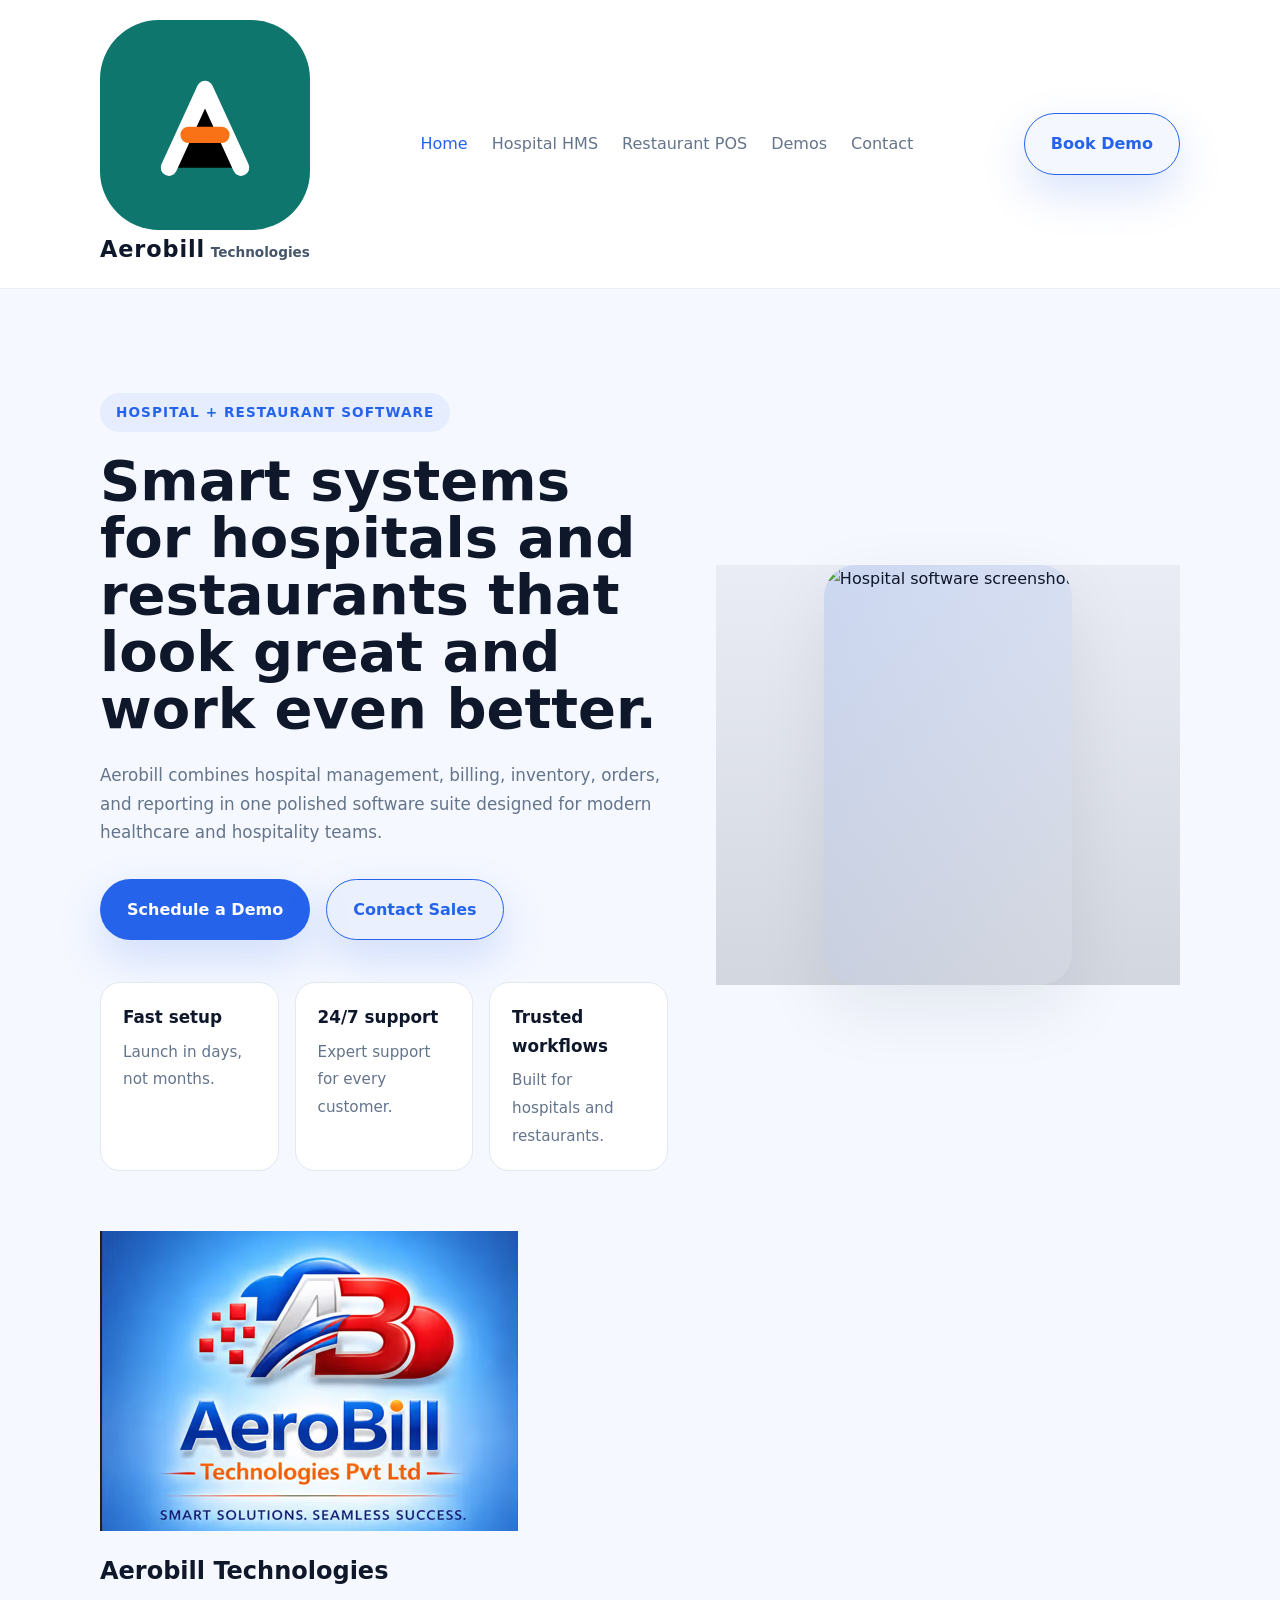
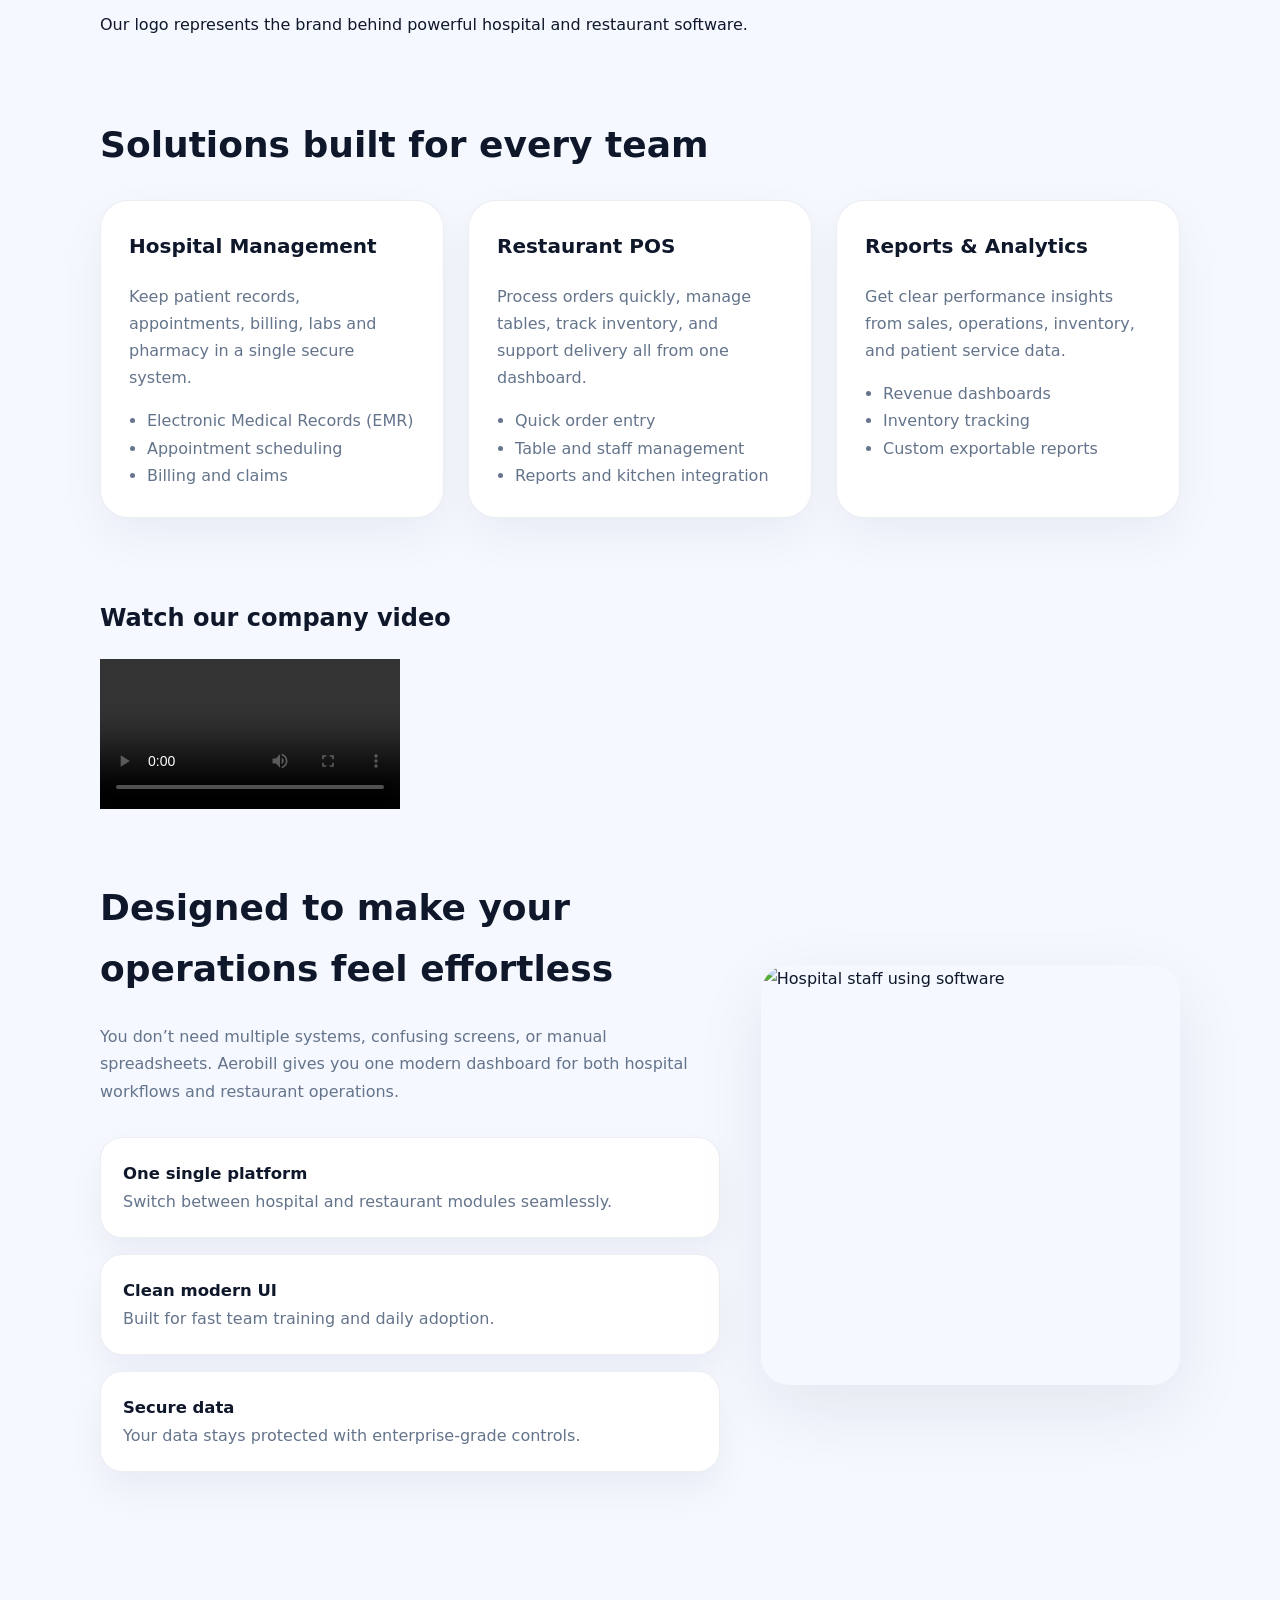
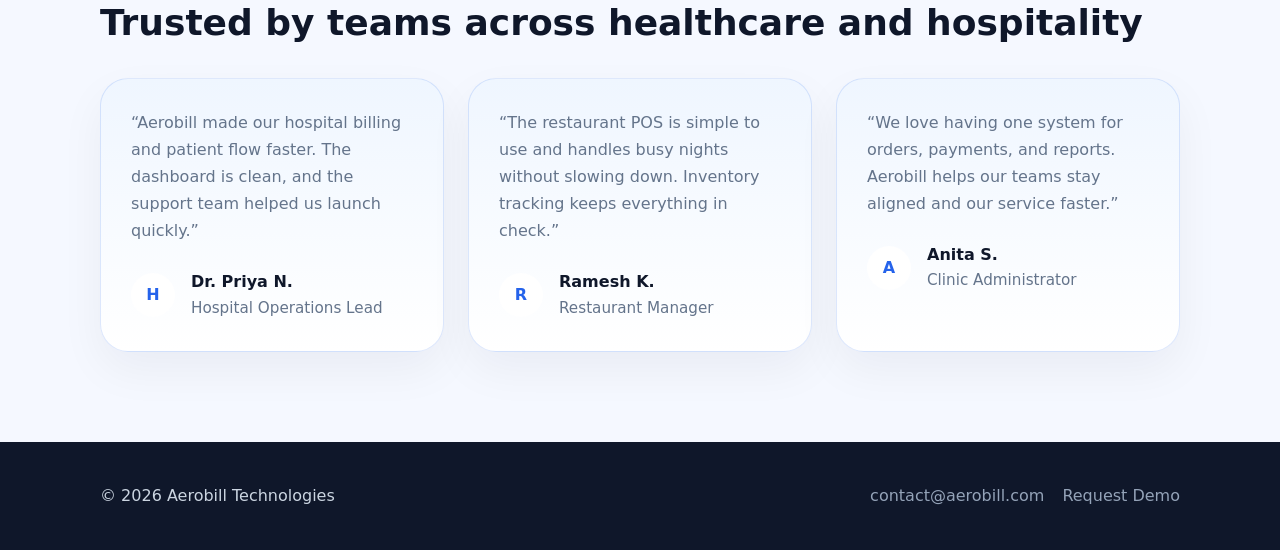
==== website/index.html @ 02312590 "Revert logo to SVG and update website/ headers to SVG" ====
<!doctype html>
<html lang="en">
<head>
  <meta charset="utf-8">
  <meta name="viewport" content="width=device-width,initial-scale=1">
  <title>Aerobill Technologies</title>
  <link rel="stylesheet" href="css/style.css">
</head>
<body>
  <header class="site-header">
    <div class="container">
      <a class="brand" href="index.html">
        <img src="https://nitinramachandrappa-creator.github.io/Aerobill-Technologies/images/aerobill-logo.svg" alt="Aerobill Technologies logo">
        <div>
          <span>Aerobill</span>
          <small>Technologies</small>
        </div>
      </a>
      <nav class="nav-links">
        <a class="nav-link active" href="index.html">Home</a>
        <a class="nav-link" href="hospitals.html">Hospital HMS</a>
        <a class="nav-link" href="restaurants.html">Restaurant POS</a>
        <a class="nav-link" href="demos.html">Demos</a>
        <a class="nav-link" href="contact.html">Contact</a>
      </nav>
      <a class="btn btn-outline" href="demos.html">Book Demo</a>
    </div>
  </header>

  <main>
    <section class="hero">
      <div class="container hero-grid">
        <div>
          <p class="eyebrow">Hospital + Restaurant software</p>
          <h1 class="hero-title">Smart systems for hospitals and restaurants that look great and work even better.</h1>
          <p class="hero-copy">Aerobill combines hospital management, billing, inventory, orders, and reporting in one polished software suite designed for modern healthcare and hospitality teams.</p>
          <div class="hero-actions">
            <a class="btn btn-primary" href="demos.html">Schedule a Demo</a>
            <a class="btn btn-outline" href="contact.html">Contact Sales</a>
          </div>
          <div class="hero-stats">
            <div class="stat"><strong>Fast setup</strong><span>Launch in days, not months.</span></div>
            <div class="stat"><strong>24/7 support</strong><span>Expert support for every customer.</span></div>
            <div class="stat"><strong>Trusted workflows</strong><span>Built for hospitals and restaurants.</span></div>
          </div>
        </div>
        <div class="hero-media">
          <div class="hero-panel">
            <img src="https://images.unsplash.com/photo-1580281657521-0df43ff5a9ae?auto=format&fit=crop&w=900&q=80" alt="Hospital software screenshot">
          </div>
        </div>
      </div>
    </section>

    <section class="section-logo container">
      <div class="logo-banner">
        <img src="https://nitinramachandrappa-creator.github.io/Aerobill-Technologies/images/Aerobill%20logo.png" alt="Aerobill Technologies logo">
        <div>
          <h2>Aerobill Technologies</h2>
          <p>Our logo represents the brand behind powerful hospital and restaurant software.</p>
        </div>
      </div>
    </section>

    <section class="section-features container">
      <h2>Solutions built for every team</h2>
      <div class="feature-cards">
        <article class="feature-card">
          <h3>Hospital Management</h3>
          <p>Keep patient records, appointments, billing, labs and pharmacy in a single secure system.</p>
          <ul>
            <li>Electronic Medical Records (EMR)</li>
            <li>Appointment scheduling</li>
            <li>Billing and claims</li>
          </ul>
        </article>
        <article class="feature-card">
          <h3>Restaurant POS</h3>
          <p>Process orders quickly, manage tables, track inventory, and support delivery all from one dashboard.</p>
          <ul>
            <li>Quick order entry</li>
            <li>Table and staff management</li>
            <li>Reports and kitchen integration</li>
          </ul>
        </article>
        <article class="feature-card">
          <h3>Reports & Analytics</h3>
          <p>Get clear performance insights from sales, operations, inventory, and patient service data.</p>
          <ul>
            <li>Revenue dashboards</li>
            <li>Inventory tracking</li>
            <li>Custom exportable reports</li>
          </ul>
        </article>
      </div>
    </section>

    <section class="section-video container">
      <h2>Watch our company video</h2>
      <div class="video-panel">
        <video controls>
          <source src="https://nitinramachandrappa-creator.github.io/Aerobill-Technologies/Videos/Aerobll%20video.mp4" type="video/mp4">
          Your browser does not support the video tag.
        </video>
      </div>
    </section>

    <section class="section-why container">
      <div class="why-grid">
        <div class="why-copy">
          <h2>Designed to make your operations feel effortless</h2>
          <p>You don’t need multiple systems, confusing screens, or manual spreadsheets. Aerobill gives you one modern dashboard for both hospital workflows and restaurant operations.</p>
          <div class="why-list">
            <div class="why-item"><div><strong>One single platform</strong><span>Switch between hospital and restaurant modules seamlessly.</span></div></div>
            <div class="why-item"><div><strong>Clean modern UI</strong><span>Built for fast team training and daily adoption.</span></div></div>
            <div class="why-item"><div><strong>Secure data</strong><span>Your data stays protected with enterprise-grade controls.</span></div></div>
          </div>
        </div>
        <div class="why-visual">
          <img src="https://images.unsplash.com/photo-1551808518-9b08f4282eab?auto=format&fit=crop&w=1200&q=80" alt="Hospital staff using software">
        </div>
      </div>
    </section>

    <section class="section-testimonials container">
      <h2>Trusted by teams across healthcare and hospitality</h2>
      <div class="testimonial-grid">
        <article class="testimonial-card">
          <p>“Aerobill made our hospital billing and patient flow faster. The dashboard is clean, and the support team helped us launch quickly.”</p>
          <div class="testimonial-author"><div class="author-logo">H</div><div><strong class="author-name">Dr. Priya N.</strong><div class="author-role">Hospital Operations Lead</div></div></div>
        </article>
        <article class="testimonial-card">
          <p>“The restaurant POS is simple to use and handles busy nights without slowing down. Inventory tracking keeps everything in check.”</p>
          <div class="testimonial-author"><div class="author-logo">R</div><div><strong class="author-name">Ramesh K.</strong><div class="author-role">Restaurant Manager</div></div></div>
        </article>
        <article class="testimonial-card">
          <p>“We love having one system for orders, payments, and reports. Aerobill helps our teams stay aligned and our service faster.”</p>
          <div class="testimonial-author"><div class="author-logo">A</div><div><strong class="author-name">Anita S.</strong><div class="author-role">Clinic Administrator</div></div></div>
        </article>
      </div>
    </section>
  </main>

  <footer class="site-footer">
    <div class="container">
      <p>&copy; 2026 Aerobill Technologies</p>
      <div class="footer-links"><a class="footer-link" href="contact.html">contact@aerobill.com</a><a class="footer-link" href="demos.html">Request Demo</a></div>
    </div>
  </footer>

  <script src="js/main.js"></script>
</body>
</html>
---- website/css/style.css ----
:root{--bg:#f5f8ff;--surface:#ffffff;--text:#0f172a;--muted:#64748b;--primary:#2563eb;--primary-strong:#1d4ed8;--border:#e2e8f0;--shadow:0 24px 70px rgba(15,23,42,.08);--radius:24px;--max-width:1200px}*{box-sizing:border-box}html{scroll-behavior:smooth}body{margin:0;font-family:Inter,system-ui,-apple-system,BlinkMacSystemFont,'Segoe UI',sans-serif;background:var(--bg);color:var(--text);line-height:1.7}img{max-width:100%;display:block}button,input,textarea,select{font:inherit}a{text-decoration:none;color:inherit}button{cursor:pointer}header.site-header{position:sticky;top:0;z-index:50;background:rgba(255,255,255,.92);backdrop-filter:blur(16px);border-bottom:1px solid rgba(148,163,184,.16)}.container{width:min(1080px,calc(100% - 40px));margin:0 auto}header .container{display:flex;align-items:center;justify-content:space-between;padding:20px 0}.brand{display:flex;flex-direction:column;font-weight:700;color:var(--text)}.brand span{font-size:1.4rem;letter-spacing:.04em}.brand small{font-size:.85rem;color:#475569;margin-top:6px}.nav-links{display:flex;gap:24px;align-items:center;flex-wrap:wrap}.nav-link{color:#334155;font-weight:500;transition:.2s;color:var(--muted)}.nav-link:hover,.nav-link.active{color:var(--primary)}.hero{padding:90px 0 60px}.hero-grid{display:grid;grid-template-columns:1.1fr .9fr;gap:48px;align-items:center}.eyebrow{display:inline-flex;padding:.5rem 1rem;background:rgba(37,99,235,.08);color:var(--primary);font-weight:700;border-radius:999px;font-size:.85rem;margin-bottom:20px;text-transform:uppercase;letter-spacing:.08em}.hero-title{font-size:3.5rem;line-height:1.02;max-width:640px;margin:0 0 24px}.hero-copy{font-size:1.05rem;color:var(--muted);max-width:590px;margin-bottom:32px}.hero-actions{display:flex;gap:16px;flex-wrap:wrap}.btn{display:inline-flex;align-items:center;justify-content:center;border-radius:999px;font-weight:600;transition:.25s;box-shadow:0 18px 45px rgba(37,99,235,.18)}.btn-primary{padding:16px 26px;background:var(--primary);color:#fff;border:1px solid transparent}.btn-primary:hover{background:var(--primary-strong)}.btn-outline{padding:16px 26px;border:1px solid var(--primary);color:var(--primary);background:rgba(37,99,235,.05)}.hero-stats{display:grid;grid-template-columns:repeat(3,minmax(0,1fr));gap:16px;margin-top:42px}.stat{padding:20px 22px;background:#fff;border:1px solid var(--border);border-radius:20px}.stat strong{display:block;font-size:1.05rem;margin-bottom:6px}.stat span{color:var(--muted);font-size:.95rem}.hero-media{position:relative;display:grid;place-items:center}.hero-panel{background:linear-gradient(135deg,rgba(37,99,235,.15),rgba(255,255,255,0));border-radius:32px;box-shadow:var(--shadow);overflow:hidden}.hero-panel img{width:100%;height:100%;object-fit:cover;min-height:420px}.hero-panel::before{content:'';position:absolute;inset:0;background:linear-gradient(180deg,rgba(15,23,42,.05),rgba(15,23,42,.15));pointer-events:none}.section-features{padding:60px 0}.section-features h2,.section-why h2,.section-testimonials h2{font-size:2.25rem;margin:0 0 24px}.feature-cards{display:grid;grid-template-columns:repeat(3,minmax(0,1fr));gap:24px}.feature-card{background:#fff;border:1px solid rgba(148,163,184,.18);border-radius:28px;padding:28px;box-shadow:0 18px 45px rgba(15,23,42,.05)}.feature-card h3{margin-top:0;font-size:1.25rem}.feature-card p{color:var(--muted);margin:16px 0}.feature-card ul{padding-left:18px;margin:16px 0 0;color:var(--muted)}.why-grid{display:grid;grid-template-columns:1.2fr .8fr;gap:32px;align-items:center;padding:60px 0}.why-copy{max-width:620px}.why-copy p{color:var(--muted);margin:20px 0 0}.why-list{display:grid;gap:16px;margin-top:32px}.why-item{display:flex;gap:16px;background:#fff;border:1px solid rgba(148,163,184,.18);border-radius:22px;padding:22px;box-shadow:0 18px 35px rgba(15,23,42,.05)}.why-item strong{display:block;font-size:1.03rem}.why-item span{color:var(--muted)}.why-visual{border-radius:28px;overflow:hidden;box-shadow:var(--shadow)}.why-visual img{width:100%;height:100%;object-fit:cover;min-height:420px}.section-testimonials{padding:60px 0 90px}.testimonial-grid{display:grid;grid-template-columns:repeat(3,minmax(0,1fr));gap:24px}.testimonial-card{background:linear-gradient(180deg,#eff6ff,#fff);border:1px solid rgba(37,99,235,.15);border-radius:28px;padding:30px;box-shadow:0 18px 45px rgba(15,23,42,.05)}.testimonial-card p{margin:0 0 24px;color:var(--muted)}.testimonial-author{display:flex;align-items:center;gap:16px}.author-logo{width:44px;height:44px;border-radius:50%;background:#fff;display:grid;place-items:center;color:var(--primary);font-weight:700}.author-name{font-weight:700}.author-role{color:var(--muted);font-size:.95rem}.site-footer{background:#0f172a;color:#cbd5e1;padding:40px 0}.site-footer .container{display:flex;justify-content:space-between;align-items:center;gap:16px;flex-wrap:wrap}.site-footer p{margin:0}.site-footer .footer-links{display:flex;gap:18px;flex-wrap:wrap}.footer-link{color:#94a3b8}.form{background:#fff;border:1px solid rgba(148,163,184,.18);border-radius:24px;padding:32px;box-shadow:0 22px 45px rgba(15,23,42,.06)}.form label{display:block;margin-bottom:16px;font-weight:600}.form input,.form textarea,.form select{width:100%;padding:14px 16px;border:1px solid #cbd5e1;border-radius:16px;background:#f8fafc;color:#0f172a}.form textarea{min-height:140px;resize:vertical}.form button{width:auto}.section-split{padding:60px 0}.section-split .split-grid{display:grid;grid-template-columns:1fr 1fr;gap:32px;align-items:center}.split-card{background:#fff;border:1px solid rgba(148,163,184,.18);border-radius:24px;padding:28px;box-shadow:0 20px 40px rgba(15,23,42,.06)}.split-card h3{margin-top:0}.split-card ul{padding-left:18px;color:var(--muted)}.split-card li{margin-bottom:12px}.@media(max-width:980px){.hero-grid,.why-grid,.testimonial-grid,.feature-cards,.split-grid{grid-template-columns:1fr}.hero{padding:70px 0 40px}.hero-title{font-size:2.75rem}}@media(max-width:700px){header .container{flex-direction:column;align-items:flex-start}.nav-links{gap:14px}.hero{padding:55px 0 30px}.hero-title{font-size:2.2rem}.hero-stats{grid-template-columns:1fr}.feature-cards{grid-template-columns:1fr}.why-visual img{min-height:260px}.testimonial-card{padding:24px}.section-split{padding:40px 0}}
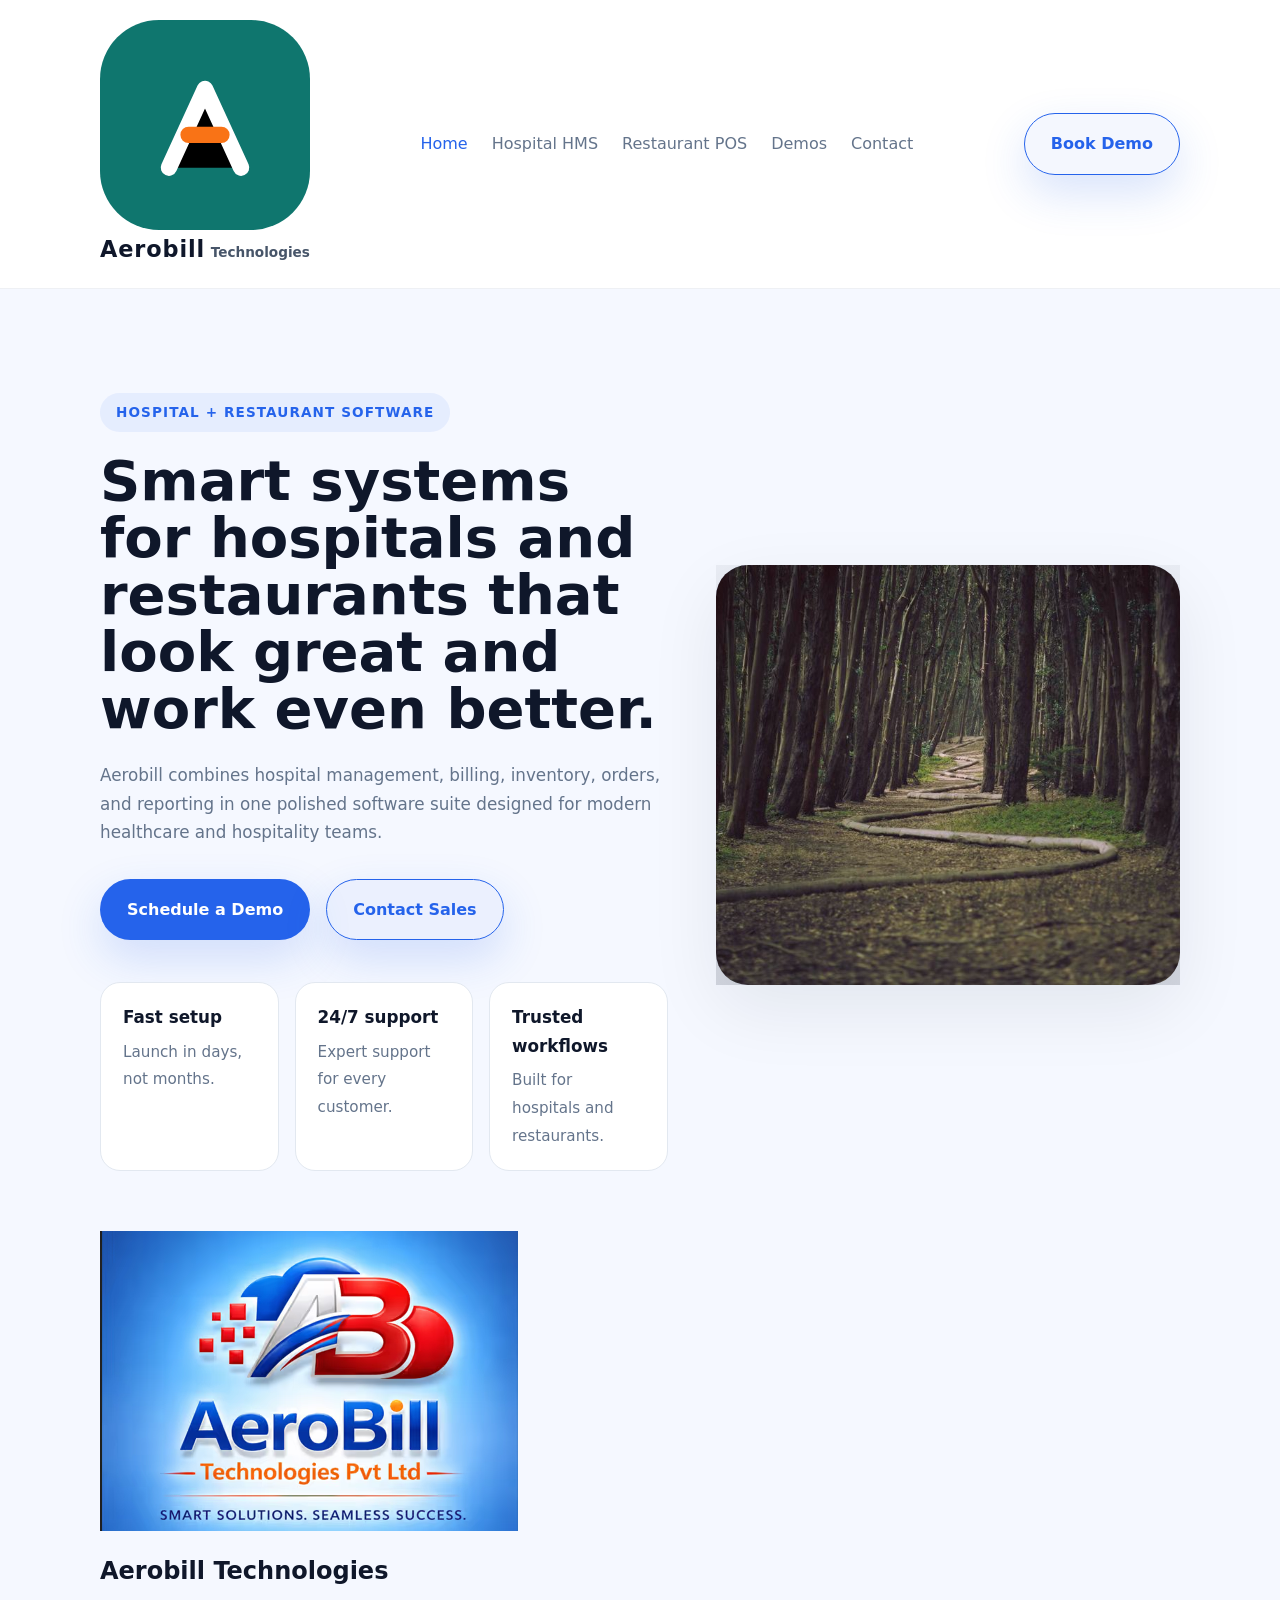
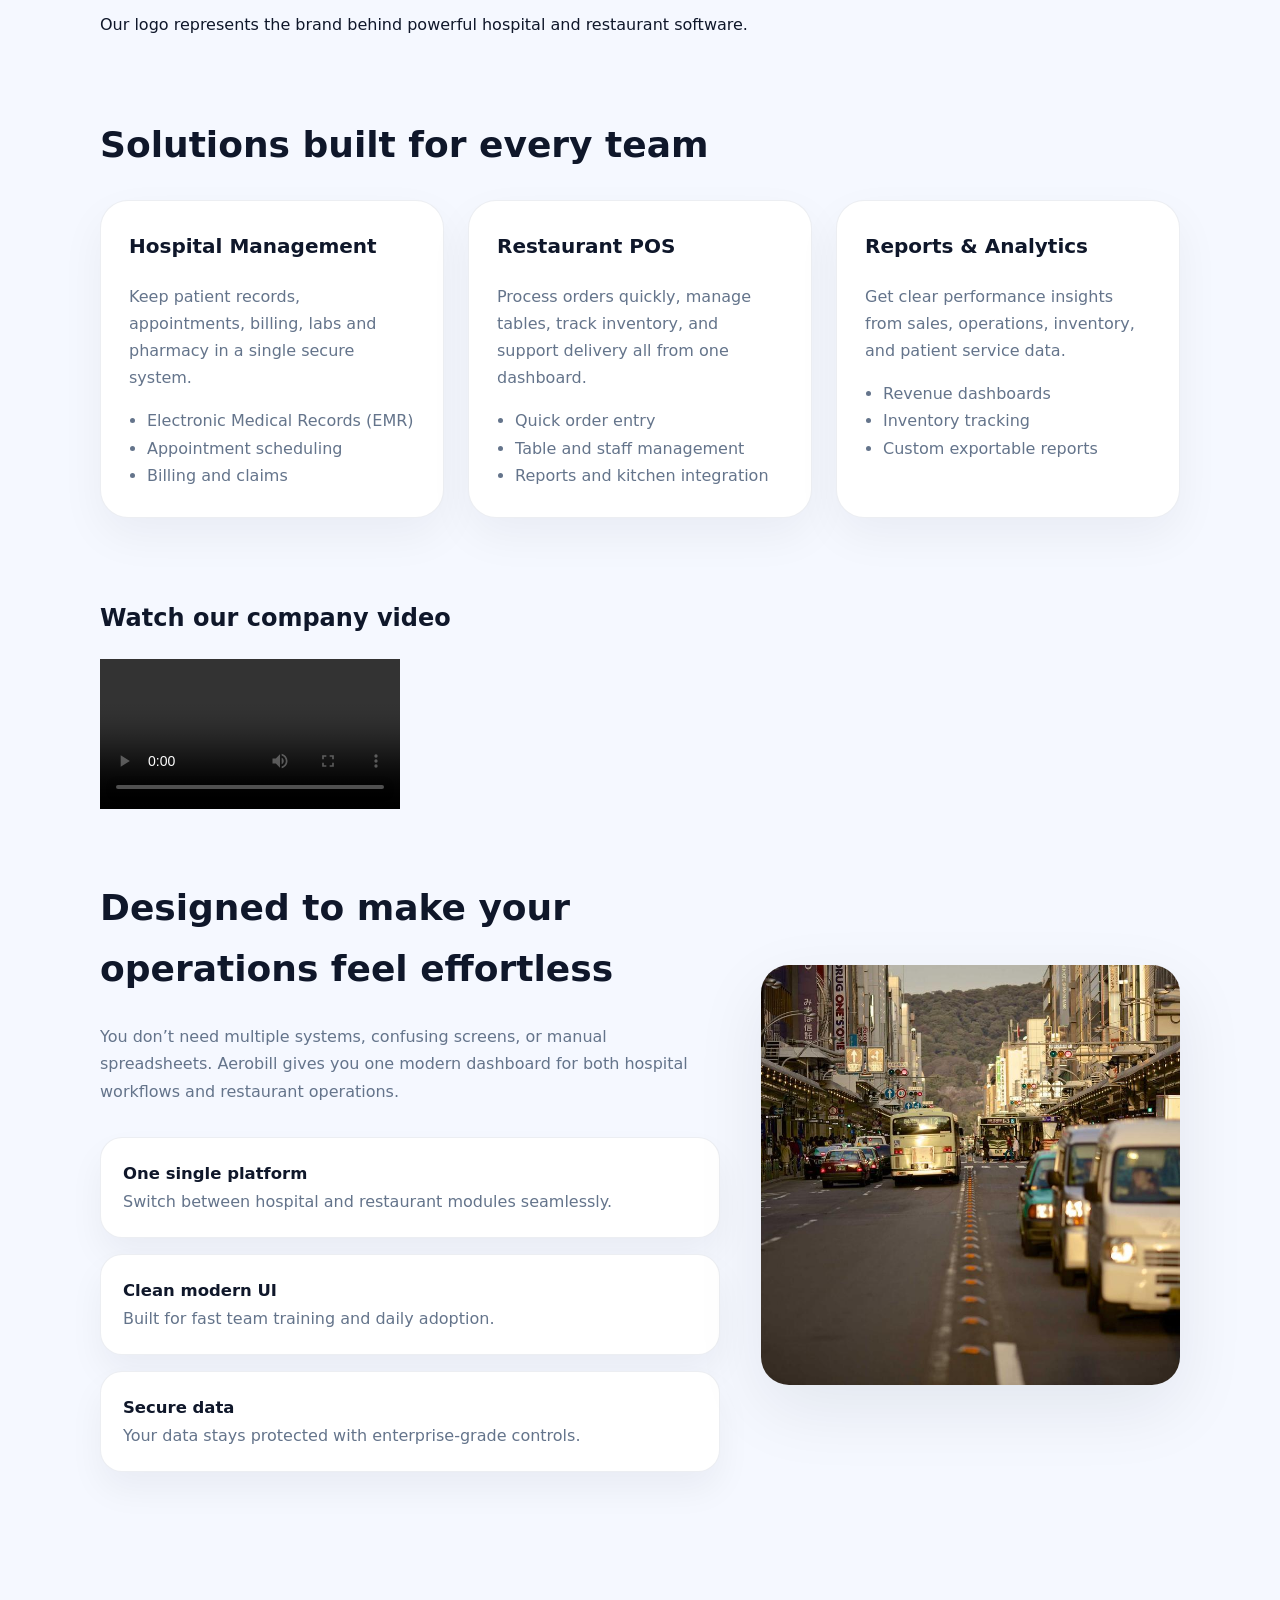
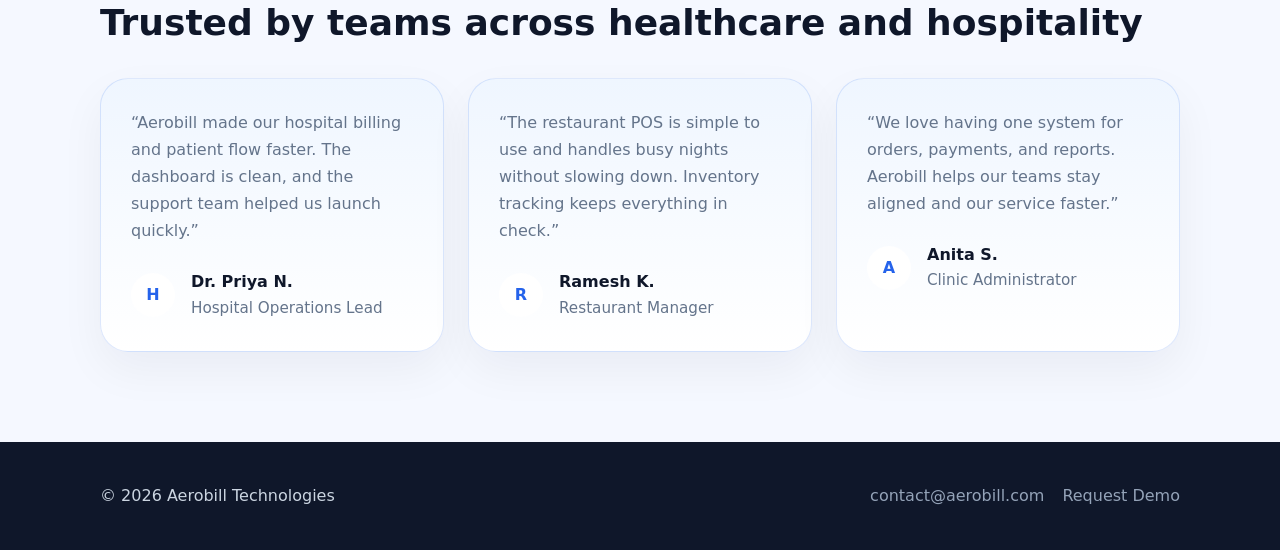
==== commit ea6aa2cb: "Add local hero images and update pages to use local copies" ====
--- a/website/index.html
+++ b/website/index.html
@@ -46,7 +46,7 @@
         </div>
         <div class="hero-media">
           <div class="hero-panel">
-            <img src="https://images.unsplash.com/photo-1580281657521-0df43ff5a9ae?auto=format&fit=crop&w=900&q=80" alt="Hospital software screenshot">
+            <img src="../images/hospital-screenshot.jpg" alt="Hospital software screenshot">
           </div>
         </div>
       </div>
@@ -117,7 +117,7 @@
           </div>
         </div>
         <div class="why-visual">
-          <img src="https://images.unsplash.com/photo-1551808518-9b08f4282eab?auto=format&fit=crop&w=1200&q=80" alt="Hospital staff using software">
+          <img src="../images/hospital-staff.jpg" alt="Hospital staff using software">
         </div>
       </div>
     </section>
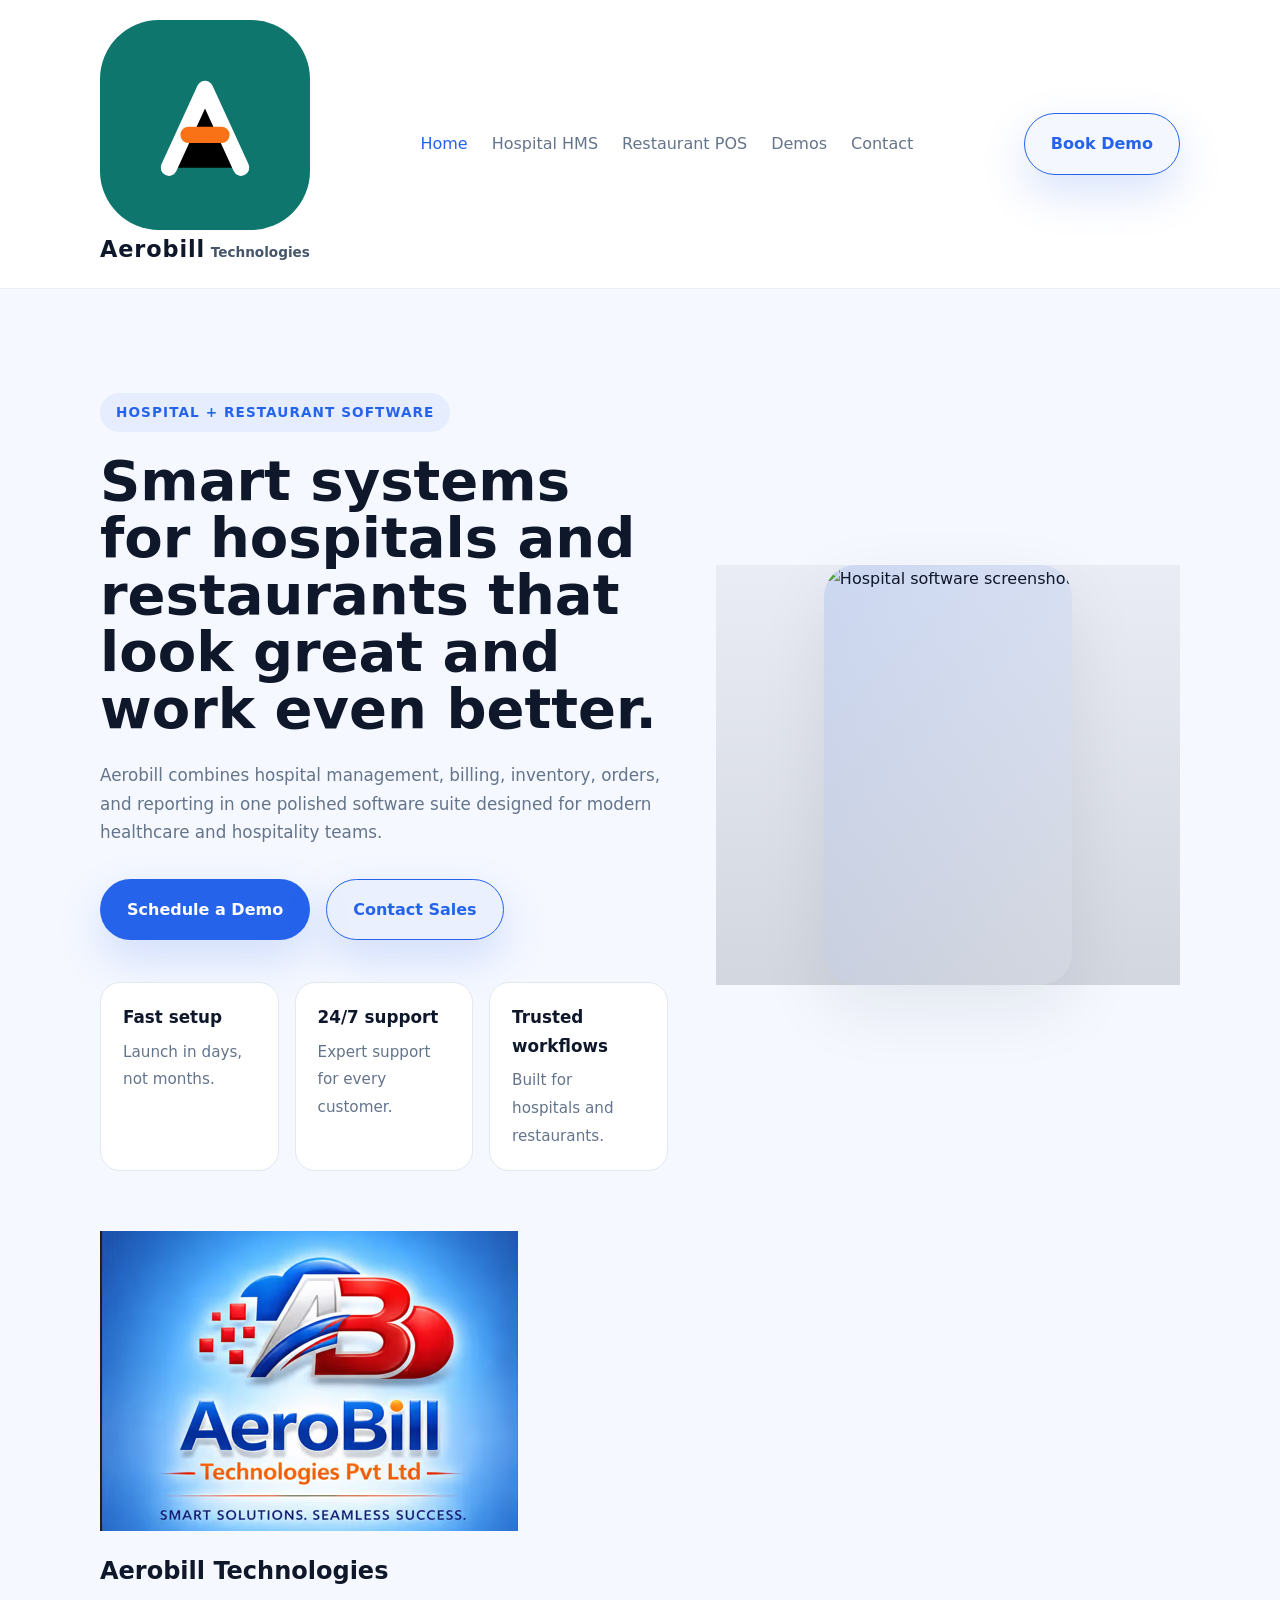
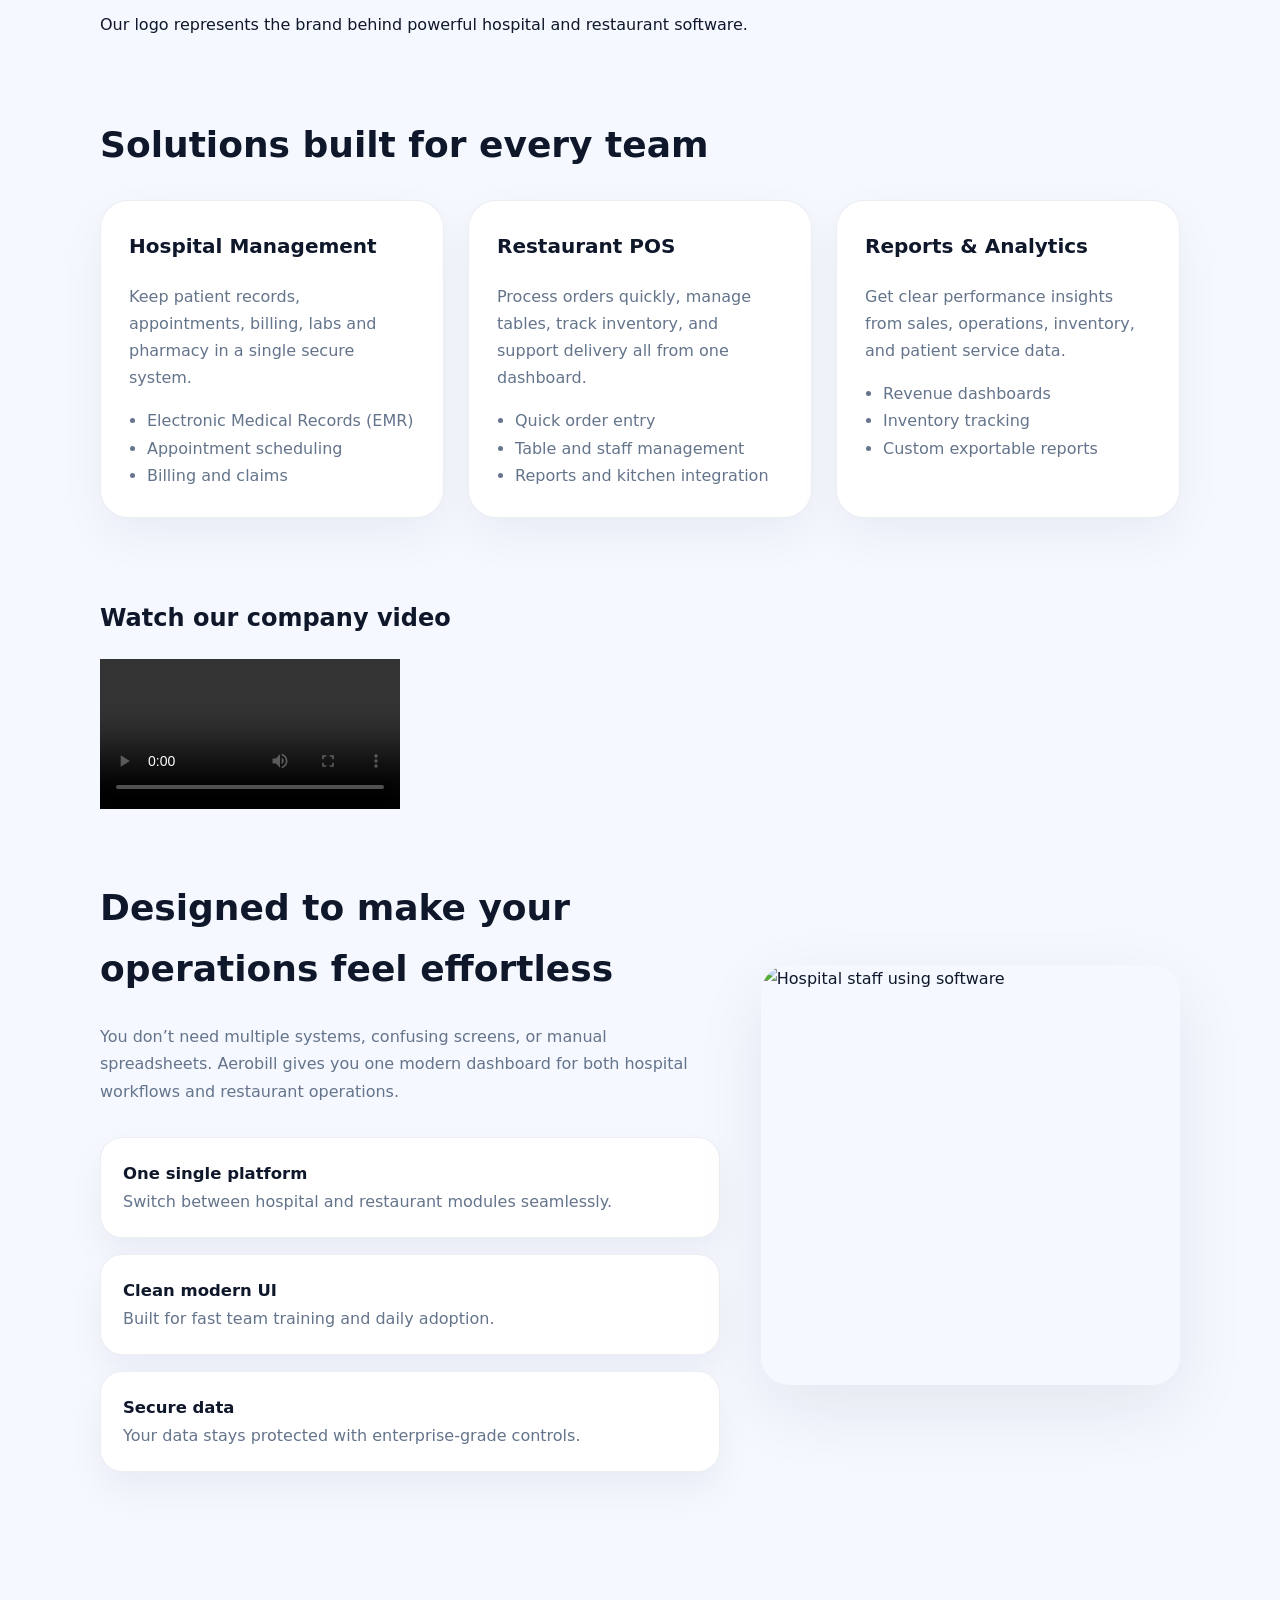
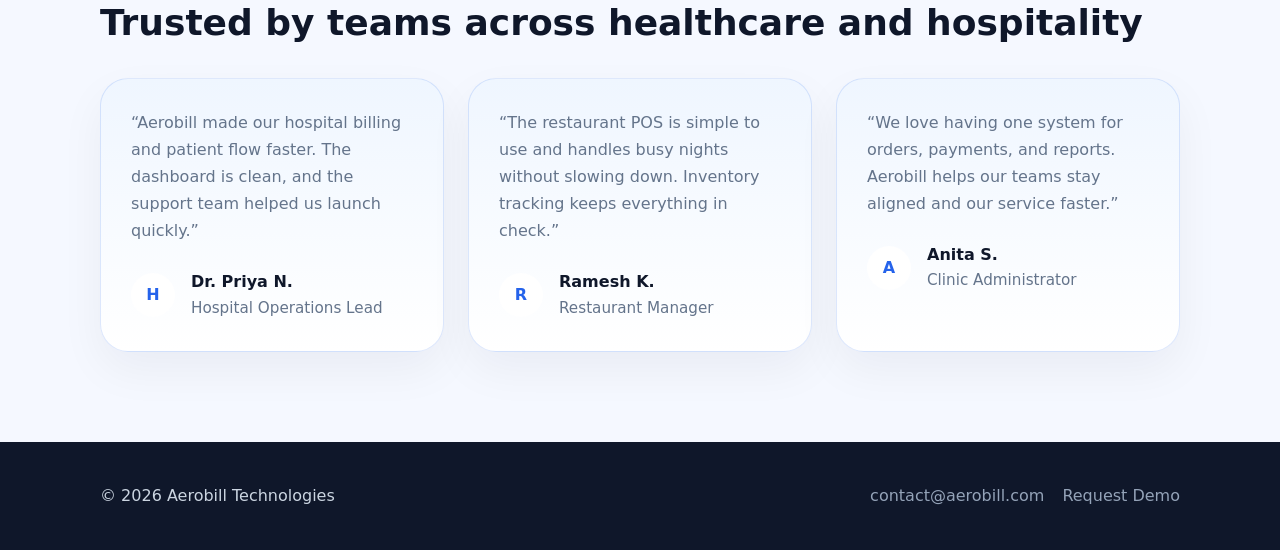
==== commit a9018a4a: "Use raw.githubusercontent URLs for hero images to ensure immediate availability" ====
--- a/website/index.html
+++ b/website/index.html
@@ -46,7 +46,7 @@
         </div>
         <div class="hero-media">
           <div class="hero-panel">
-            <img src="../images/hospital-screenshot.jpg" alt="Hospital software screenshot">
+            <img src="https://raw.githubusercontent.com/nitinramachandrappa-creator/Aerobill-Technologies/main/images/hospital-screenshot.jpg" alt="Hospital software screenshot">
           </div>
         </div>
       </div>
@@ -117,7 +117,7 @@
           </div>
         </div>
         <div class="why-visual">
-          <img src="../images/hospital-staff.jpg" alt="Hospital staff using software">
+          <img src="https://raw.githubusercontent.com/nitinramachandrappa-creator/Aerobill-Technologies/main/images/hospital-staff.jpg" alt="Hospital staff using software">
         </div>
       </div>
     </section>
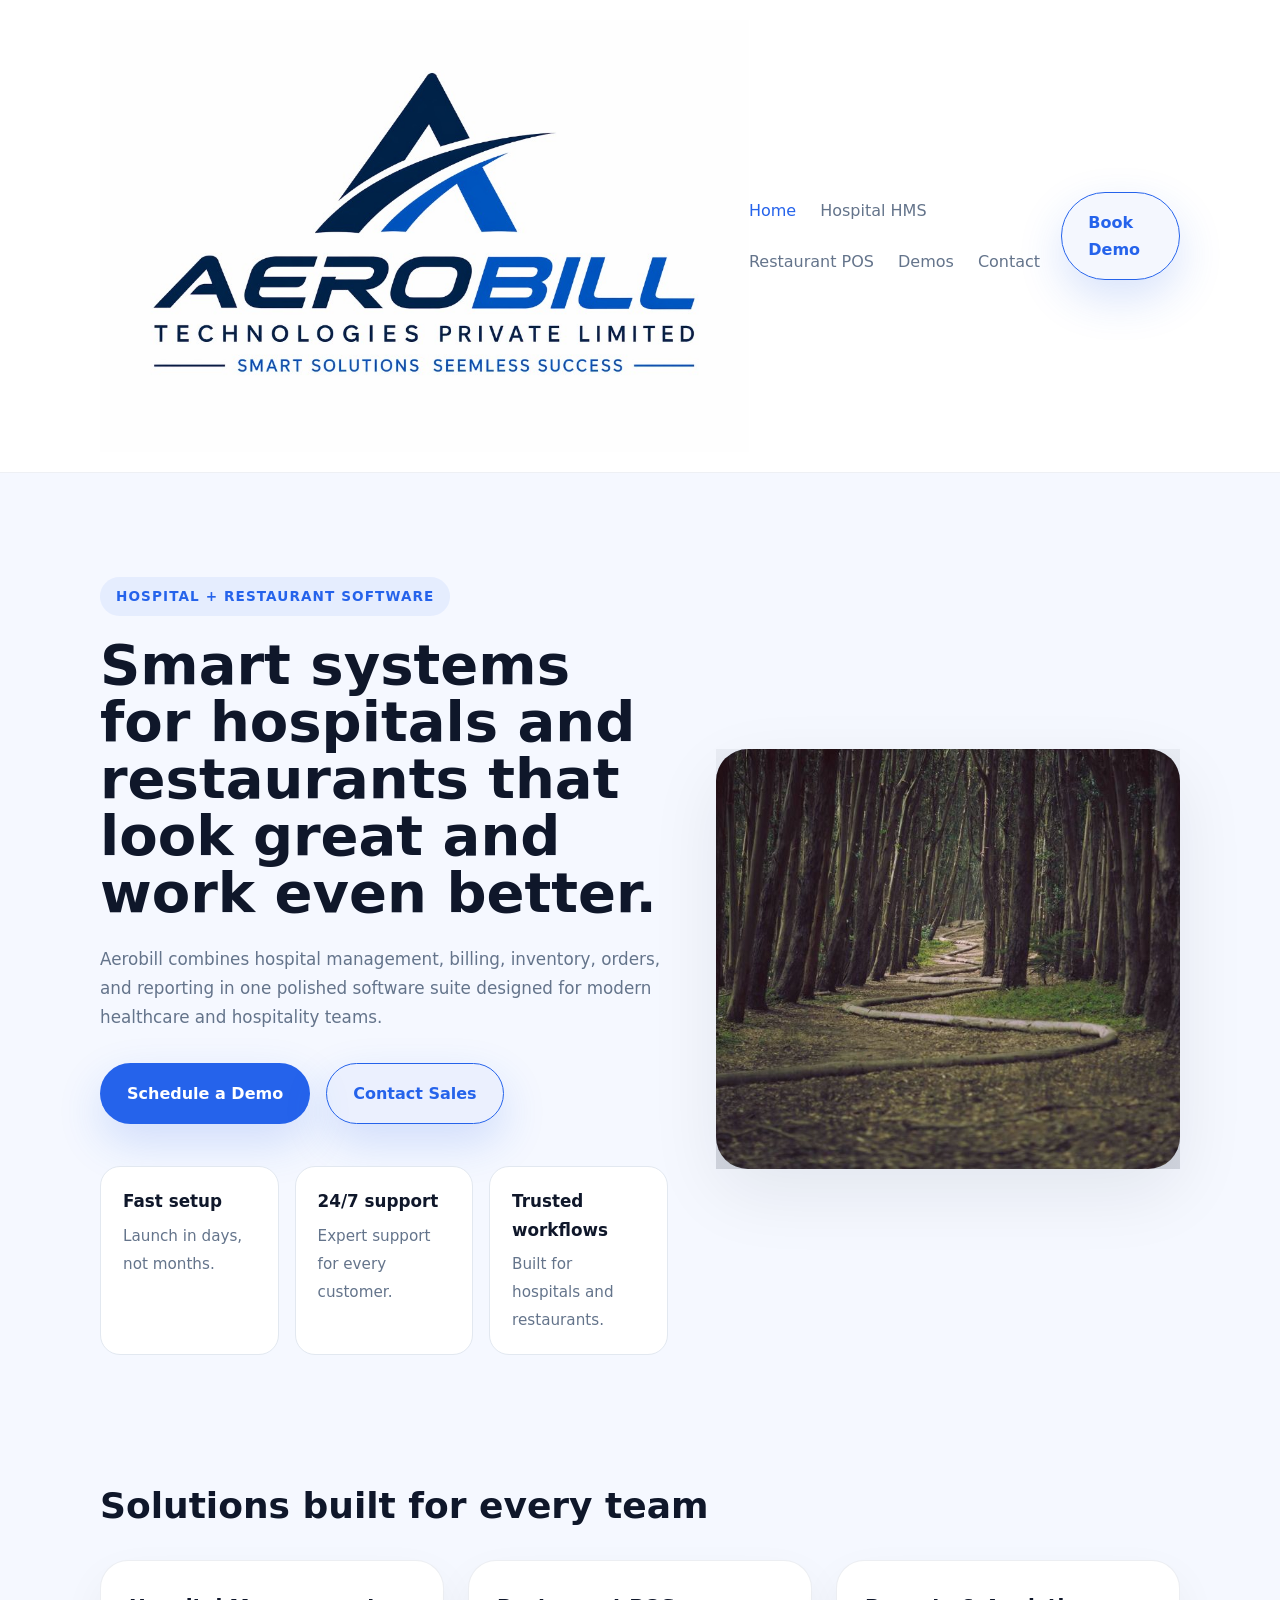
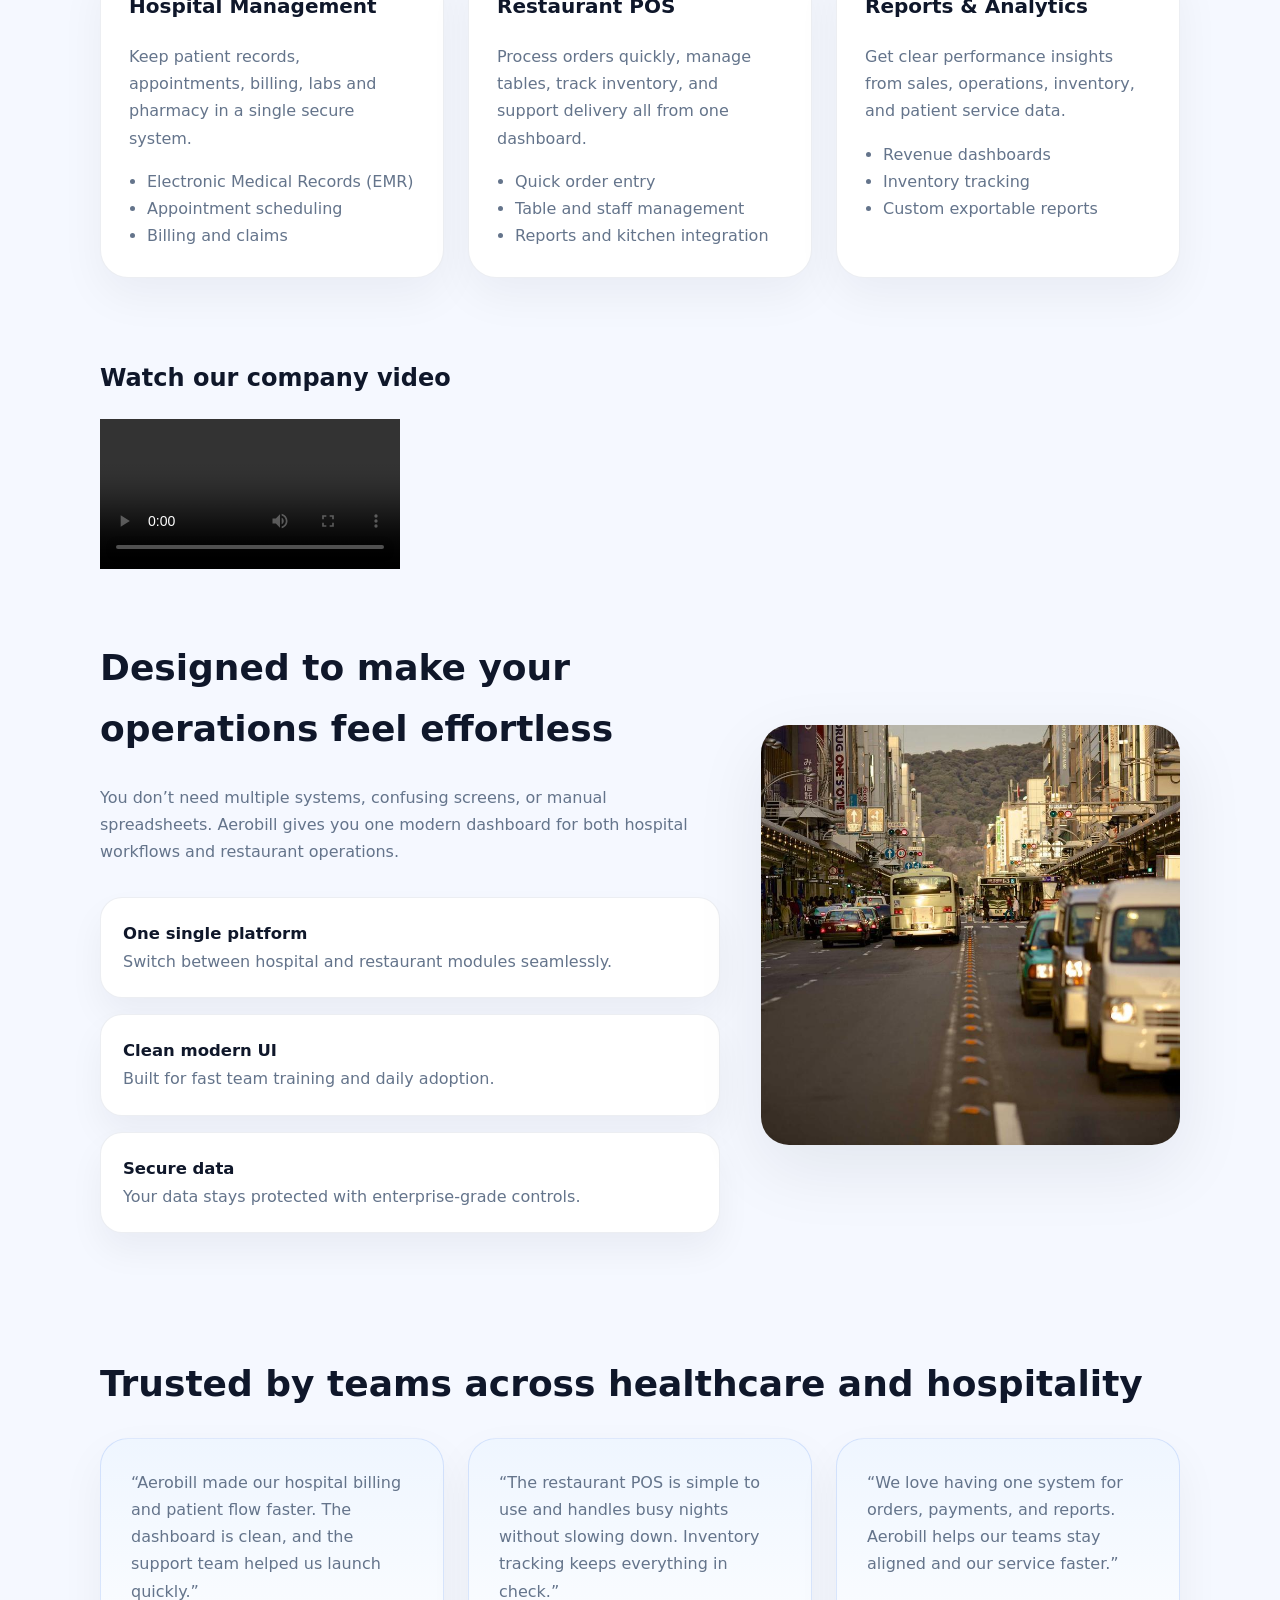
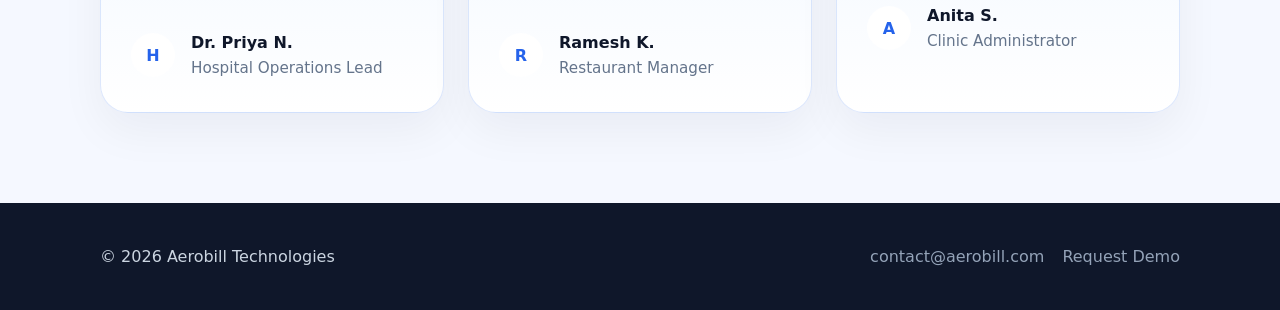
==== commit 3a49cbaa: "Update local assets and logo references" ====
--- a/website/index.html
+++ b/website/index.html
@@ -1,4 +1,4 @@
-<!doctype html>
+﻿<!doctype html>
 <html lang="en">
 <head>
   <meta charset="utf-8">
@@ -10,11 +10,7 @@
   <header class="site-header">
     <div class="container">
       <a class="brand" href="index.html">
-        <img src="https://nitinramachandrappa-creator.github.io/Aerobill-Technologies/images/aerobill-logo.svg" alt="Aerobill Technologies logo">
-        <div>
-          <span>Aerobill</span>
-          <small>Technologies</small>
-        </div>
+        <img src="images/aerobill-logo.jpg" alt="Aerobill Technologies logo">
       </a>
       <nav class="nav-links">
         <a class="nav-link active" href="index.html">Home</a>
@@ -46,22 +42,11 @@
         </div>
         <div class="hero-media">
           <div class="hero-panel">
-            <img src="https://raw.githubusercontent.com/nitinramachandrappa-creator/Aerobill-Technologies/main/images/hospital-screenshot.jpg" alt="Hospital software screenshot">
+            <img src="images/hospital-screenshot.jpg" alt="Hospital software screenshot">
           </div>
         </div>
       </div>
     </section>
-
-    <section class="section-logo container">
-      <div class="logo-banner">
-        <img src="https://nitinramachandrappa-creator.github.io/Aerobill-Technologies/images/Aerobill%20logo.png" alt="Aerobill Technologies logo">
-        <div>
-          <h2>Aerobill Technologies</h2>
-          <p>Our logo represents the brand behind powerful hospital and restaurant software.</p>
-        </div>
-      </div>
-    </section>
-
     <section class="section-features container">
       <h2>Solutions built for every team</h2>
       <div class="feature-cards">
@@ -99,7 +84,7 @@
       <h2>Watch our company video</h2>
       <div class="video-panel">
         <video controls>
-          <source src="https://nitinramachandrappa-creator.github.io/Aerobill-Technologies/Videos/Aerobll%20video.mp4" type="video/mp4">
+          <source src="Videos/Aerobll video.mp4" type="video/mp4">
           Your browser does not support the video tag.
         </video>
       </div>
@@ -117,7 +102,7 @@
           </div>
         </div>
         <div class="why-visual">
-          <img src="https://raw.githubusercontent.com/nitinramachandrappa-creator/Aerobill-Technologies/main/images/hospital-staff.jpg" alt="Hospital staff using software">
+          <img src="images/hospital-staff.jpg" alt="Hospital staff using software">
         </div>
       </div>
     </section>
@@ -150,4 +135,5 @@
 
   <script src="js/main.js"></script>
 </body>
-</html>+</html>
+
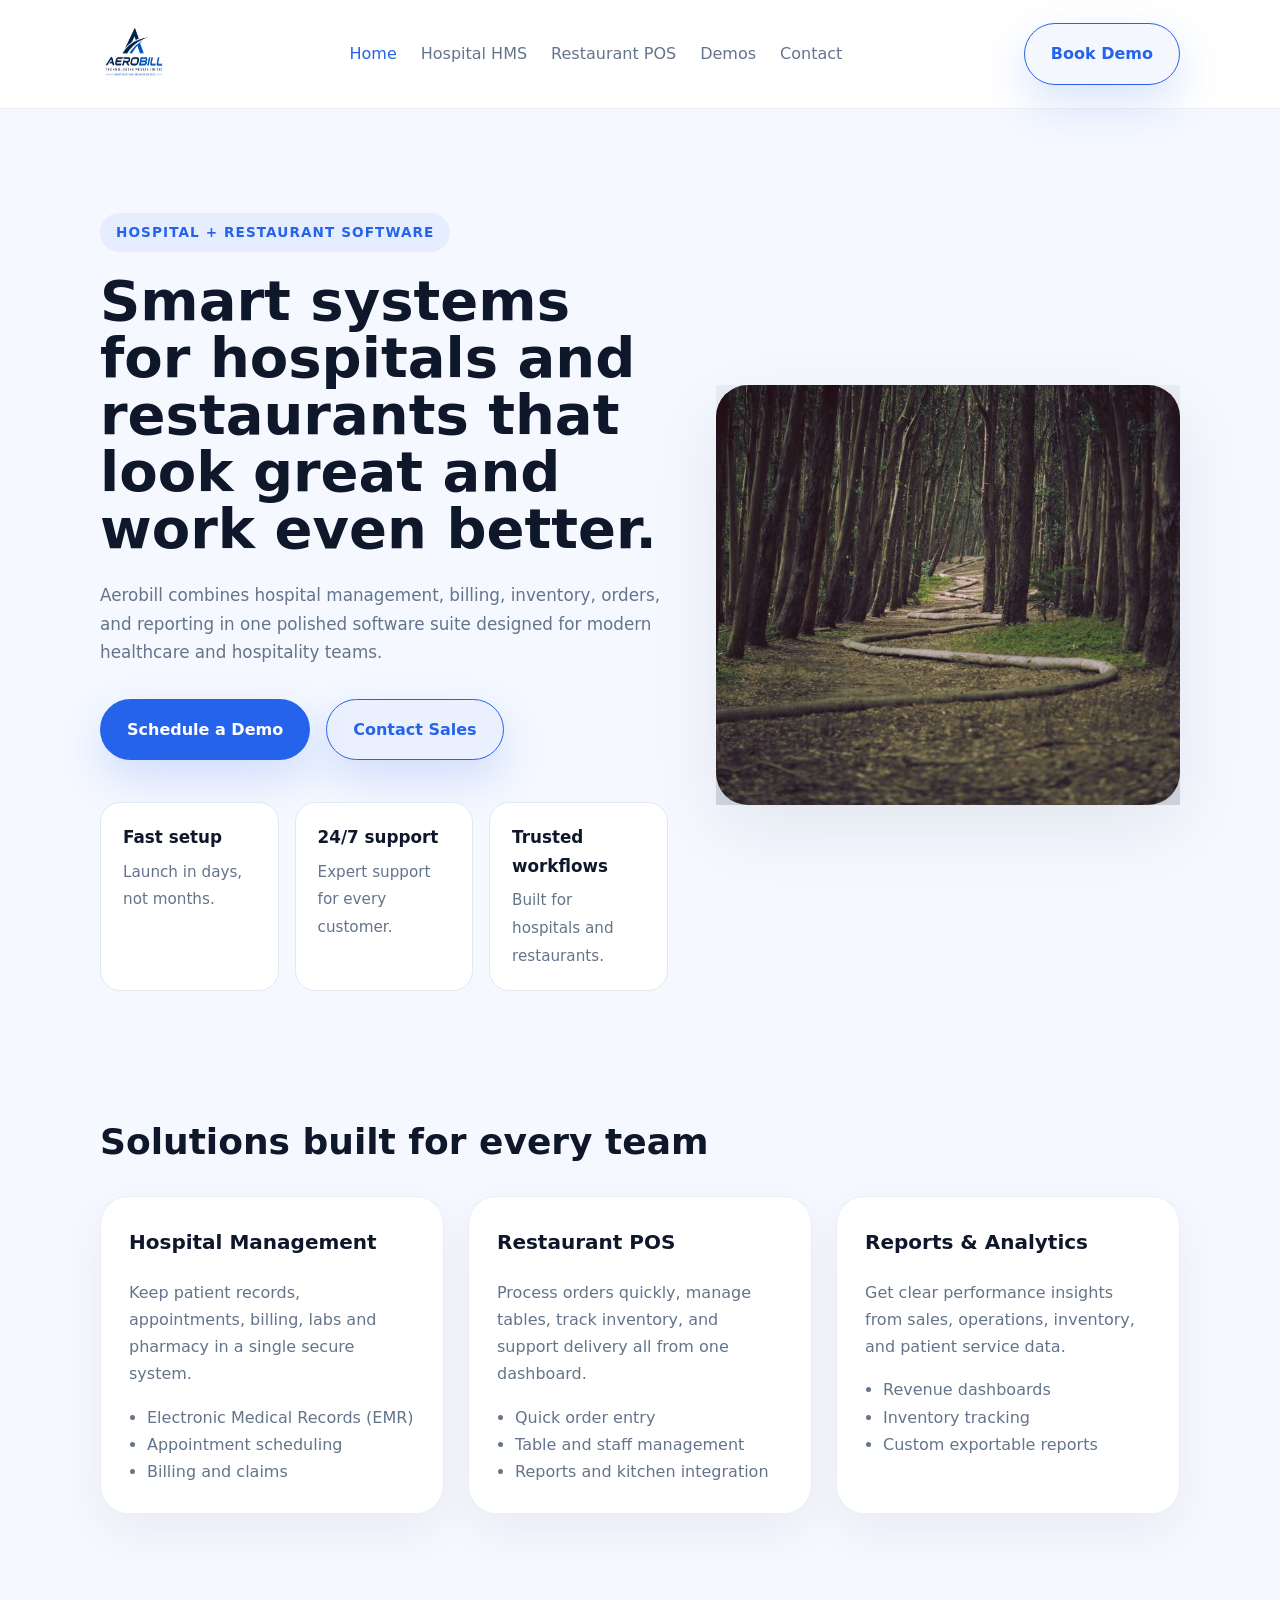
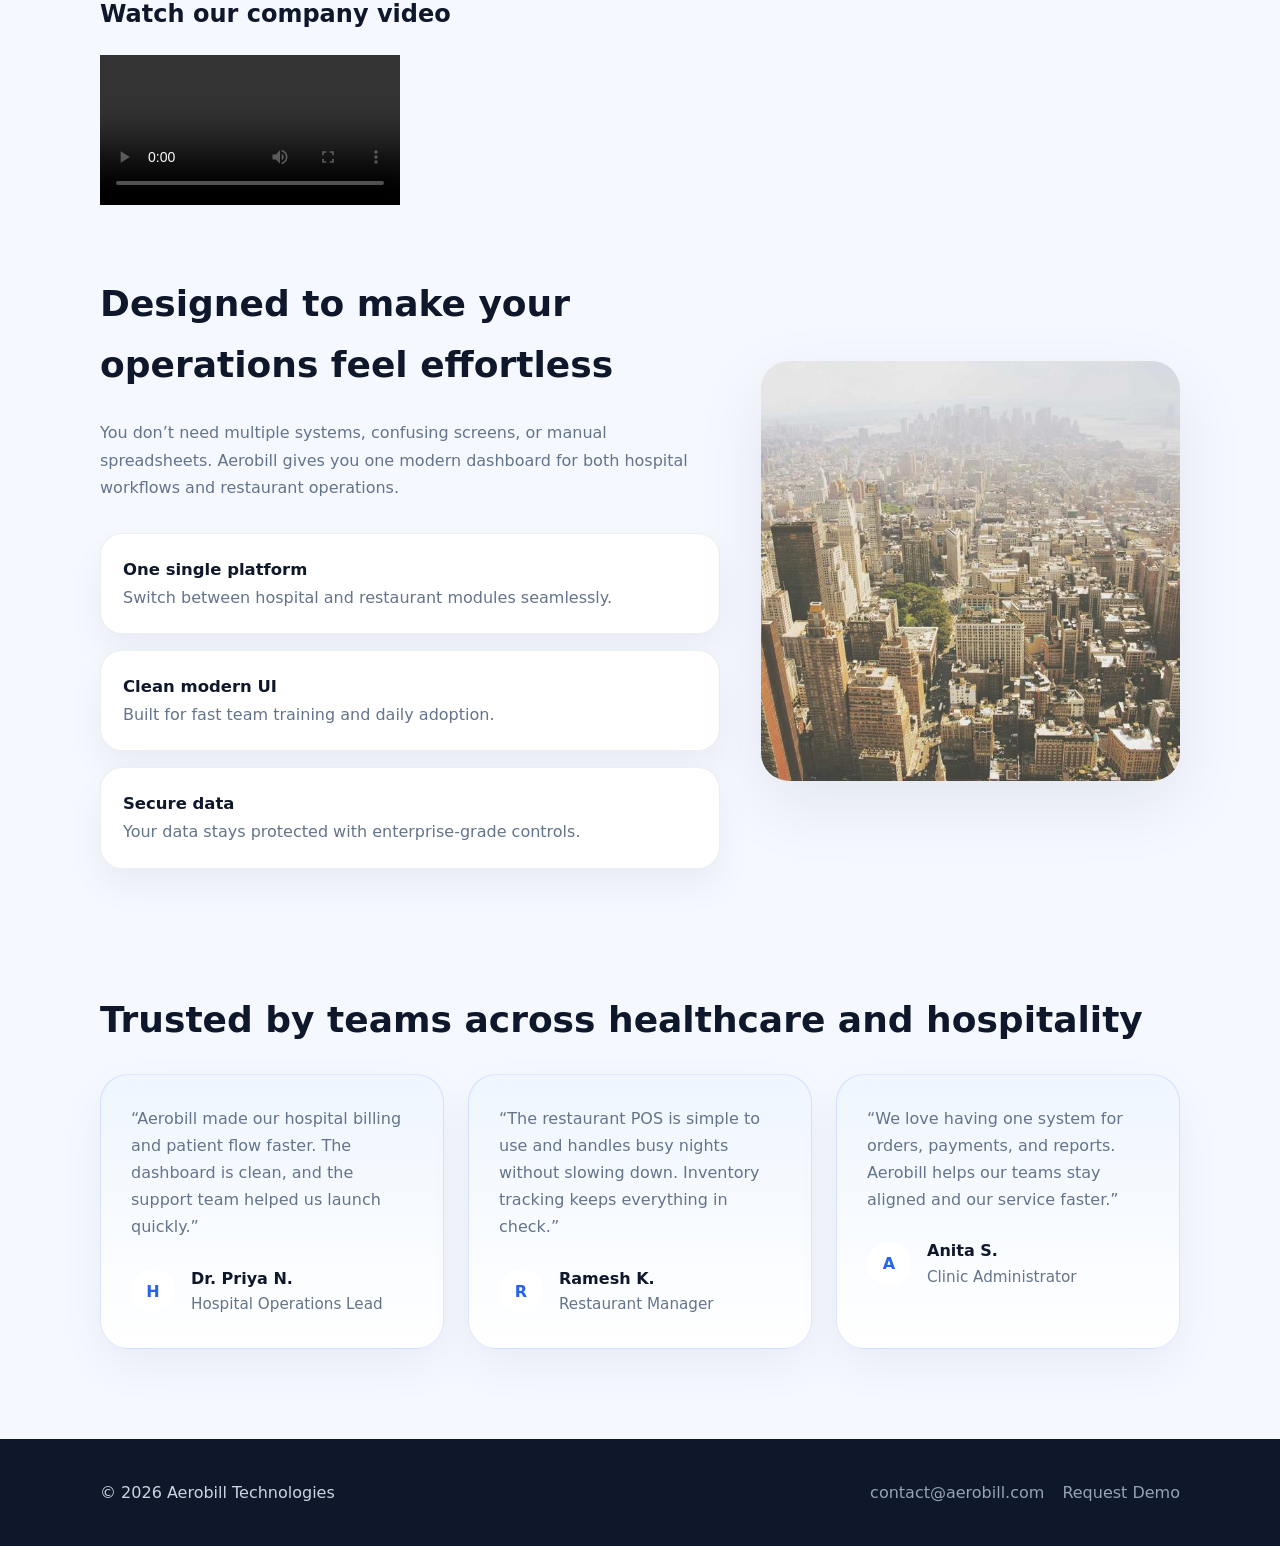
==== commit c0b9b62e: "Increase logo size, add overrides, swap remaining hero images to hospital-hero" ====
--- a/website/index.html
+++ b/website/index.html
@@ -5,6 +5,7 @@
   <meta name="viewport" content="width=device-width,initial-scale=1">
   <title>Aerobill Technologies</title>
   <link rel="stylesheet" href="css/style.css">
+  <link rel="stylesheet" href="css/overrides.css">
 </head>
 <body>
   <header class="site-header">
@@ -102,7 +103,7 @@
           </div>
         </div>
         <div class="why-visual">
-          <img src="images/hospital-staff.jpg" alt="Hospital staff using software">
+          <img src="images/hospital-hero.jpg" alt="Doctor and hospital staff">
         </div>
       </div>
     </section>
--- a/website/css/style.css
+++ b/website/css/style.css
@@ -1 +1 @@
-:root{--bg:#f5f8ff;--surface:#ffffff;--text:#0f172a;--muted:#64748b;--primary:#2563eb;--primary-strong:#1d4ed8;--border:#e2e8f0;--shadow:0 24px 70px rgba(15,23,42,.08);--radius:24px;--max-width:1200px}*{box-sizing:border-box}html{scroll-behavior:smooth}body{margin:0;font-family:Inter,system-ui,-apple-system,BlinkMacSystemFont,'Segoe UI',sans-serif;background:var(--bg);color:var(--text);line-height:1.7}img{max-width:100%;display:block}button,input,textarea,select{font:inherit}a{text-decoration:none;color:inherit}button{cursor:pointer}header.site-header{position:sticky;top:0;z-index:50;background:rgba(255,255,255,.92);backdrop-filter:blur(16px);border-bottom:1px solid rgba(148,163,184,.16)}.container{width:min(1080px,calc(100% - 40px));margin:0 auto}header .container{display:flex;align-items:center;justify-content:space-between;padding:20px 0}.brand{display:flex;flex-direction:column;font-weight:700;color:var(--text)}.brand span{font-size:1.4rem;letter-spacing:.04em}.brand small{font-size:.85rem;color:#475569;margin-top:6px}.nav-links{display:flex;gap:24px;align-items:center;flex-wrap:wrap}.nav-link{color:#334155;font-weight:500;transition:.2s;color:var(--muted)}.nav-link:hover,.nav-link.active{color:var(--primary)}.hero{padding:90px 0 60px}.hero-grid{display:grid;grid-template-columns:1.1fr .9fr;gap:48px;align-items:center}.eyebrow{display:inline-flex;padding:.5rem 1rem;background:rgba(37,99,235,.08);color:var(--primary);font-weight:700;border-radius:999px;font-size:.85rem;margin-bottom:20px;text-transform:uppercase;letter-spacing:.08em}.hero-title{font-size:3.5rem;line-height:1.02;max-width:640px;margin:0 0 24px}.hero-copy{font-size:1.05rem;color:var(--muted);max-width:590px;margin-bottom:32px}.hero-actions{display:flex;gap:16px;flex-wrap:wrap}.btn{display:inline-flex;align-items:center;justify-content:center;border-radius:999px;font-weight:600;transition:.25s;box-shadow:0 18px 45px rgba(37,99,235,.18)}.btn-primary{padding:16px 26px;background:var(--primary);color:#fff;border:1px solid transparent}.btn-primary:hover{background:var(--primary-strong)}.btn-outline{padding:16px 26px;border:1px solid var(--primary);color:var(--primary);background:rgba(37,99,235,.05)}.hero-stats{display:grid;grid-template-columns:repeat(3,minmax(0,1fr));gap:16px;margin-top:42px}.stat{padding:20px 22px;background:#fff;border:1px solid var(--border);border-radius:20px}.stat strong{display:block;font-size:1.05rem;margin-bottom:6px}.stat span{color:var(--muted);font-size:.95rem}.hero-media{position:relative;display:grid;place-items:center}.hero-panel{background:linear-gradient(135deg,rgba(37,99,235,.15),rgba(255,255,255,0));border-radius:32px;box-shadow:var(--shadow);overflow:hidden}.hero-panel img{width:100%;height:100%;object-fit:cover;min-height:420px}.hero-panel::before{content:'';position:absolute;inset:0;background:linear-gradient(180deg,rgba(15,23,42,.05),rgba(15,23,42,.15));pointer-events:none}.section-features{padding:60px 0}.section-features h2,.section-why h2,.section-testimonials h2{font-size:2.25rem;margin:0 0 24px}.feature-cards{display:grid;grid-template-columns:repeat(3,minmax(0,1fr));gap:24px}.feature-card{background:#fff;border:1px solid rgba(148,163,184,.18);border-radius:28px;padding:28px;box-shadow:0 18px 45px rgba(15,23,42,.05)}.feature-card h3{margin-top:0;font-size:1.25rem}.feature-card p{color:var(--muted);margin:16px 0}.feature-card ul{padding-left:18px;margin:16px 0 0;color:var(--muted)}.why-grid{display:grid;grid-template-columns:1.2fr .8fr;gap:32px;align-items:center;padding:60px 0}.why-copy{max-width:620px}.why-copy p{color:var(--muted);margin:20px 0 0}.why-list{display:grid;gap:16px;margin-top:32px}.why-item{display:flex;gap:16px;background:#fff;border:1px solid rgba(148,163,184,.18);border-radius:22px;padding:22px;box-shadow:0 18px 35px rgba(15,23,42,.05)}.why-item strong{display:block;font-size:1.03rem}.why-item span{color:var(--muted)}.why-visual{border-radius:28px;overflow:hidden;box-shadow:var(--shadow)}.why-visual img{width:100%;height:100%;object-fit:cover;min-height:420px}.section-testimonials{padding:60px 0 90px}.testimonial-grid{display:grid;grid-template-columns:repeat(3,minmax(0,1fr));gap:24px}.testimonial-card{background:linear-gradient(180deg,#eff6ff,#fff);border:1px solid rgba(37,99,235,.15);border-radius:28px;padding:30px;box-shadow:0 18px 45px rgba(15,23,42,.05)}.testimonial-card p{margin:0 0 24px;color:var(--muted)}.testimonial-author{display:flex;align-items:center;gap:16px}.author-logo{width:44px;height:44px;border-radius:50%;background:#fff;display:grid;place-items:center;color:var(--primary);font-weight:700}.author-name{font-weight:700}.author-role{color:var(--muted);font-size:.95rem}.site-footer{background:#0f172a;color:#cbd5e1;padding:40px 0}.site-footer .container{display:flex;justify-content:space-between;align-items:center;gap:16px;flex-wrap:wrap}.site-footer p{margin:0}.site-footer .footer-links{display:flex;gap:18px;flex-wrap:wrap}.footer-link{color:#94a3b8}.form{background:#fff;border:1px solid rgba(148,163,184,.18);border-radius:24px;padding:32px;box-shadow:0 22px 45px rgba(15,23,42,.06)}.form label{display:block;margin-bottom:16px;font-weight:600}.form input,.form textarea,.form select{width:100%;padding:14px 16px;border:1px solid #cbd5e1;border-radius:16px;background:#f8fafc;color:#0f172a}.form textarea{min-height:140px;resize:vertical}.form button{width:auto}.section-split{padding:60px 0}.section-split .split-grid{display:grid;grid-template-columns:1fr 1fr;gap:32px;align-items:center}.split-card{background:#fff;border:1px solid rgba(148,163,184,.18);border-radius:24px;padding:28px;box-shadow:0 20px 40px rgba(15,23,42,.06)}.split-card h3{margin-top:0}.split-card ul{padding-left:18px;color:var(--muted)}.split-card li{margin-bottom:12px}.@media(max-width:980px){.hero-grid,.why-grid,.testimonial-grid,.feature-cards,.split-grid{grid-template-columns:1fr}.hero{padding:70px 0 40px}.hero-title{font-size:2.75rem}}@media(max-width:700px){header .container{flex-direction:column;align-items:flex-start}.nav-links{gap:14px}.hero{padding:55px 0 30px}.hero-title{font-size:2.2rem}.hero-stats{grid-template-columns:1fr}.feature-cards{grid-template-columns:1fr}.why-visual img{min-height:260px}.testimonial-card{padding:24px}.section-split{padding:40px 0}}+:root{--bg:#f5f8ff;--surface:#ffffff;--text:#0f172a;--muted:#64748b;--primary:#2563eb;--primary-strong:#1d4ed8;--border:#e2e8f0;--shadow:0 24px 70px rgba(15,23,42,.08);--radius:24px;--max-width:1200px}*{box-sizing:border-box}html{scroll-behavior:smooth}body{margin:0;font-family:Inter,system-ui,-apple-system,BlinkMacSystemFont,'Segoe UI',sans-serif;background:var(--bg);color:var(--text);line-height:1.7}img{max-width:100%;display:block}button,input,textarea,select{font:inherit}a{text-decoration:none;color:inherit}button{cursor:pointer}header.site-header{position:sticky;top:0;z-index:50;background:rgba(255,255,255,.92);backdrop-filter:blur(16px);border-bottom:1px solid rgba(148,163,184,.16)}.container{width:min(1080px,calc(100% - 40px));margin:0 auto}header .container{display:flex;align-items:center;justify-content:space-between;padding:20px 0}.brand{display:flex;align-items:center;gap:14px;font-weight:700;color:var(--text)}.brand img{width:68px;height:68px;border-radius:16px;background:none;padding:0}.brand span{font-size:1.4rem;letter-spacing:.04em}.brand small{font-size:.85rem;color:#475569;margin-top:6px}.nav-links{display:flex;gap:24px;align-items:center;flex-wrap:wrap}.nav-link{color:#334155;font-weight:500;transition:.2s;color:var(--muted)}.nav-link:hover,.nav-link.active{color:var(--primary)}.hero{padding:90px 0 60px}.hero-grid{display:grid;grid-template-columns:1.1fr .9fr;gap:48px;align-items:center}.eyebrow{display:inline-flex;padding:.5rem 1rem;background:rgba(37,99,235,.08);color:var(--primary);font-weight:700;border-radius:999px;font-size:.85rem;margin-bottom:20px;text-transform:uppercase;letter-spacing:.08em}.hero-title{font-size:3.5rem;line-height:1.02;max-width:640px;margin:0 0 24px}.hero-copy{font-size:1.05rem;color:var(--muted);max-width:590px;margin-bottom:32px}.hero-actions{display:flex;gap:16px;flex-wrap:wrap}.btn{display:inline-flex;align-items:center;justify-content:center;border-radius:999px;font-weight:600;transition:.25s;box-shadow:0 18px 45px rgba(37,99,235,.18)}.btn-primary{padding:16px 26px;background:var(--primary);color:#fff;border:1px solid transparent}.btn-primary:hover{background:var(--primary-strong)}.btn-outline{padding:16px 26px;border:1px solid var(--primary);color:var(--primary);background:rgba(37,99,235,.05)}.hero-stats{display:grid;grid-template-columns:repeat(3,minmax(0,1fr));gap:16px;margin-top:42px}.stat{padding:20px 22px;background:#fff;border:1px solid var(--border);border-radius:20px}.stat strong{display:block;font-size:1.05rem;margin-bottom:6px}.stat span{color:var(--muted);font-size:.95rem}.hero-media{position:relative;display:grid;place-items:center}.hero-panel{background:linear-gradient(135deg,rgba(37,99,235,.15),rgba(255,255,255,0));border-radius:32px;box-shadow:var(--shadow);overflow:hidden}.hero-panel img{width:100%;height:100%;object-fit:cover;min-height:420px}.hero-panel::before{content:'';position:absolute;inset:0;background:linear-gradient(180deg,rgba(15,23,42,.05),rgba(15,23,42,.15));pointer-events:none}.section-features{padding:60px 0}.section-features h2,.section-why h2,.section-testimonials h2{font-size:2.25rem;margin:0 0 24px}.feature-cards{display:grid;grid-template-columns:repeat(3,minmax(0,1fr));gap:24px}.feature-card{background:#fff;border:1px solid rgba(148,163,184,.18);border-radius:28px;padding:28px;box-shadow:0 18px 45px rgba(15,23,42,.05)}.feature-card h3{margin-top:0;font-size:1.25rem}.feature-card p{color:var(--muted);margin:16px 0}.feature-card ul{padding-left:18px;margin:16px 0 0;color:var(--muted)}.why-grid{display:grid;grid-template-columns:1.2fr .8fr;gap:32px;align-items:center;padding:60px 0}.why-copy{max-width:620px}.why-copy p{color:var(--muted);margin:20px 0 0}.why-list{display:grid;gap:16px;margin-top:32px}.why-item{display:flex;gap:16px;background:#fff;border:1px solid rgba(148,163,184,.18);border-radius:22px;padding:22px;box-shadow:0 18px 35px rgba(15,23,42,.05)}.why-item strong{display:block;font-size:1.03rem}.why-item span{color:var(--muted)}.why-visual{border-radius:28px;overflow:hidden;box-shadow:var(--shadow)}.why-visual img{width:100%;height:100%;object-fit:cover;min-height:420px}.section-testimonials{padding:60px 0 90px}.testimonial-grid{display:grid;grid-template-columns:repeat(3,minmax(0,1fr));gap:24px}.testimonial-card{background:linear-gradient(180deg,#eff6ff,#fff);border:1px solid rgba(37,99,235,.15);border-radius:28px;padding:30px;box-shadow:0 18px 45px rgba(15,23,42,.05)}.testimonial-card p{margin:0 0 24px;color:var(--muted)}.testimonial-author{display:flex;align-items:center;gap:16px}.author-logo{width:44px;height:44px;border-radius:50%;background:#fff;display:grid;place-items:center;color:var(--primary);font-weight:700}.author-name{font-weight:700}.author-role{color:var(--muted);font-size:.95rem}.site-footer{background:#0f172a;color:#cbd5e1;padding:40px 0}.site-footer .container{display:flex;justify-content:space-between;align-items:center;gap:16px;flex-wrap:wrap}.site-footer p{margin:0}.site-footer .footer-links{display:flex;gap:18px;flex-wrap:wrap}.footer-link{color:#94a3b8}.form{background:#fff;border:1px solid rgba(148,163,184,.18);border-radius:24px;padding:32px;box-shadow:0 22px 45px rgba(15,23,42,.06)}.form label{display:block;margin-bottom:16px;font-weight:600}.form input,.form textarea,.form select{width:100%;padding:14px 16px;border:1px solid #cbd5e1;border-radius:16px;background:#f8fafc;color:#0f172a}.form textarea{min-height:140px;resize:vertical}.form button{width:auto}.section-split{padding:60px 0}.section-split .split-grid{display:grid;grid-template-columns:1fr 1fr;gap:32px;align-items:center}.split-card{background:#fff;border:1px solid rgba(148,163,184,.18);border-radius:24px;padding:28px;box-shadow:0 20px 40px rgba(15,23,42,.06)}.split-card h3{margin-top:0}.split-card ul{padding-left:18px;color:var(--muted)}.split-card li{margin-bottom:12px}.@media(max-width:980px){.hero-grid,.why-grid,.testimonial-grid,.feature-cards,.split-grid{grid-template-columns:1fr}.hero{padding:70px 0 40px}.hero-title{font-size:2.75rem}}@media(max-width:700px){header .container{flex-direction:column;align-items:flex-start}.nav-links{gap:14px}.hero{padding:55px 0 30px}.hero-title{font-size:2.2rem}.hero-stats{grid-template-columns:1fr}.feature-cards{grid-template-columns:1fr}.why-visual img{min-height:260px}.testimonial-card{padding:24px}.section-split{padding:40px 0}}
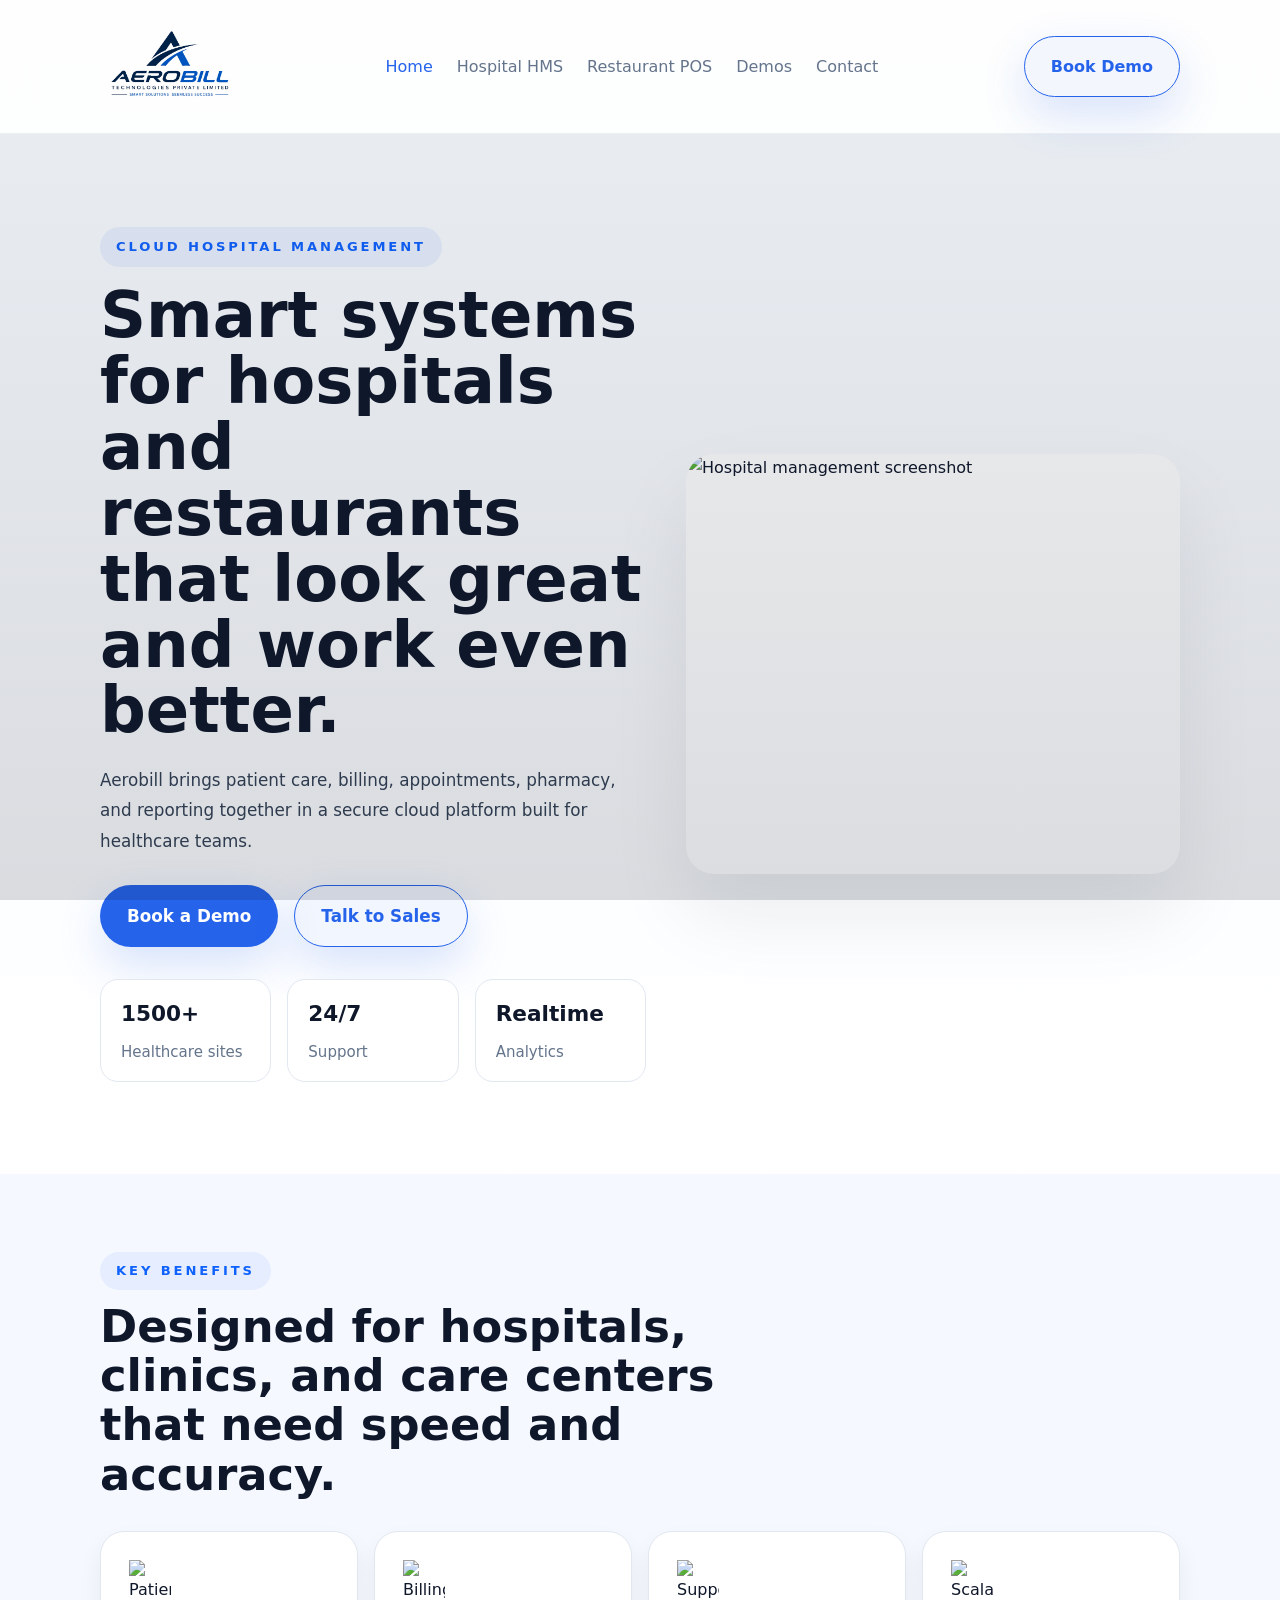
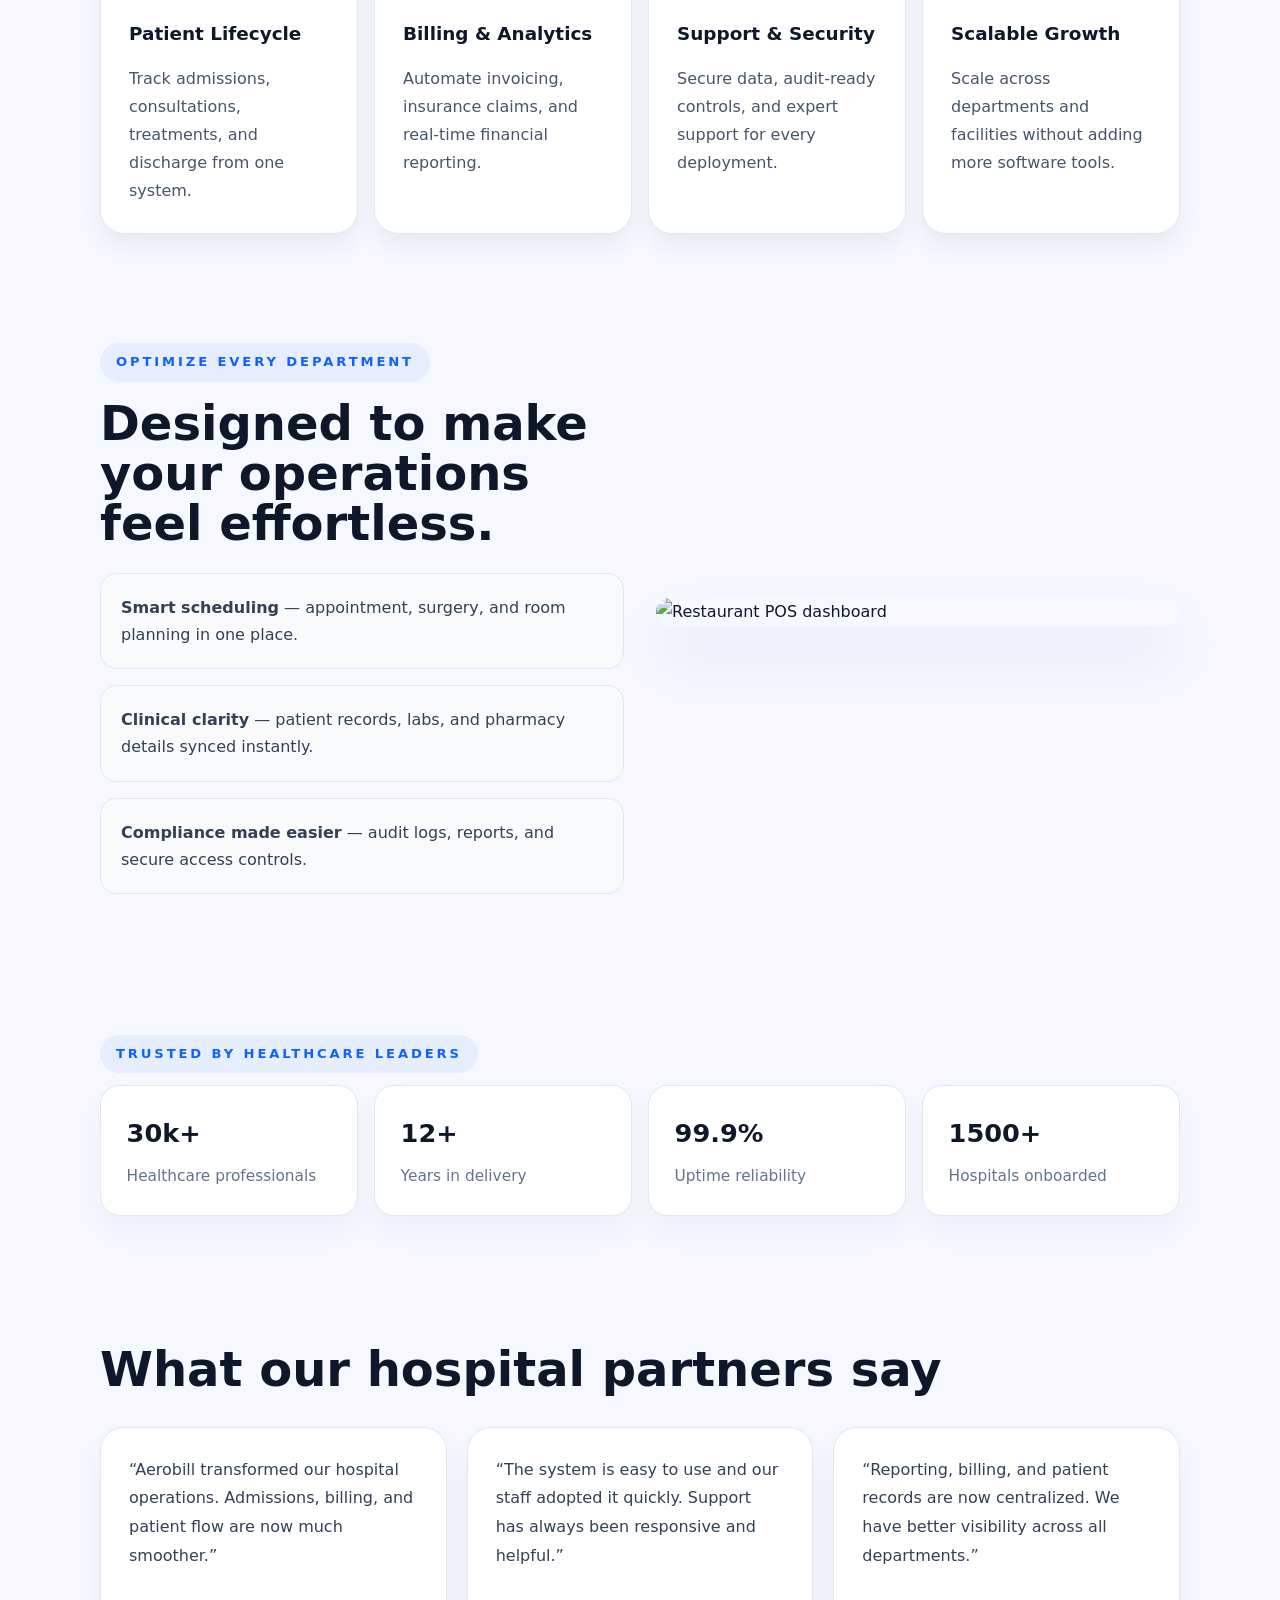
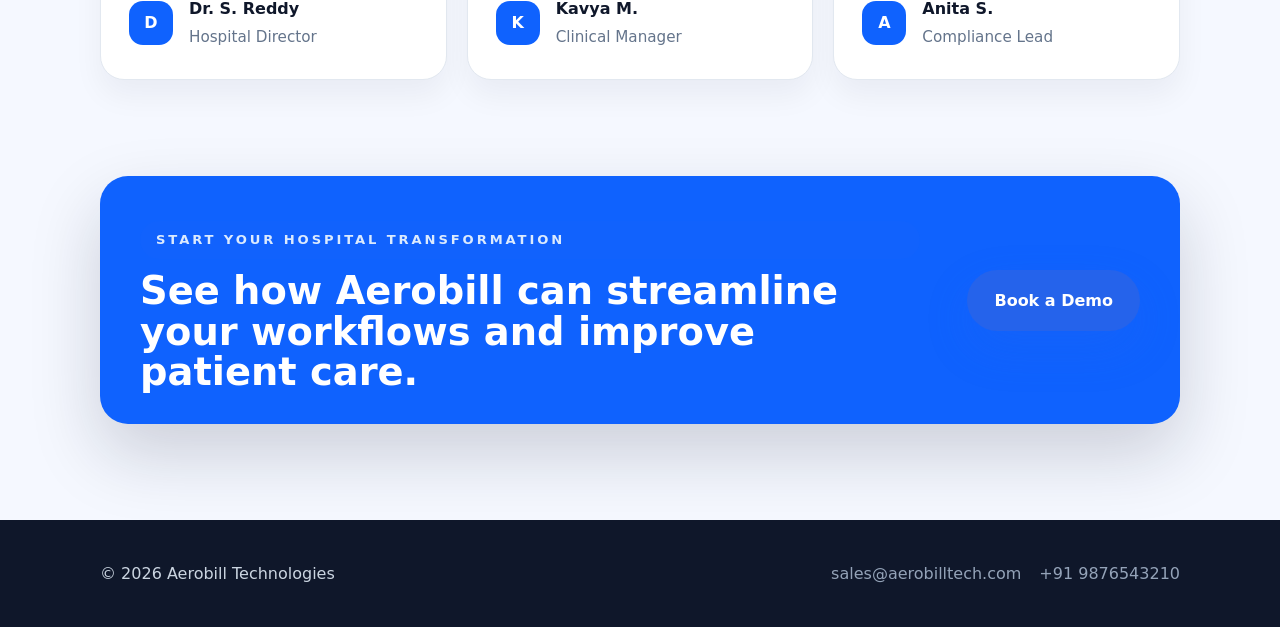
==== commit 3c7902af: "Deploy updated homepage, hospital & restaurant pages, contact details, and new local images" ====
--- a/website/index.html
+++ b/website/index.html
@@ -25,104 +25,111 @@
   </header>
 
   <main>
-    <section class="hero">
+    <section class="homepage-hero">
       <div class="container hero-grid">
-        <div>
-          <p class="eyebrow">Hospital + Restaurant software</p>
+        <div class="hero-copy">
+          <p class="eyebrow">Cloud Hospital Management</p>
           <h1 class="hero-title">Smart systems for hospitals and restaurants that look great and work even better.</h1>
-          <p class="hero-copy">Aerobill combines hospital management, billing, inventory, orders, and reporting in one polished software suite designed for modern healthcare and hospitality teams.</p>
+          <p>Aerobill brings patient care, billing, appointments, pharmacy, and reporting together in a secure cloud platform built for healthcare teams.</p>
           <div class="hero-actions">
-            <a class="btn btn-primary" href="demos.html">Schedule a Demo</a>
-            <a class="btn btn-outline" href="contact.html">Contact Sales</a>
+            <a class="btn btn-primary" href="demos.html">Book a Demo</a>
+            <a class="btn btn-outline" href="contact.html">Talk to Sales</a>
           </div>
-          <div class="hero-stats">
-            <div class="stat"><strong>Fast setup</strong><span>Launch in days, not months.</span></div>
-            <div class="stat"><strong>24/7 support</strong><span>Expert support for every customer.</span></div>
-            <div class="stat"><strong>Trusted workflows</strong><span>Built for hospitals and restaurants.</span></div>
+          <div class="hero-pillars">
+            <div class="pillar"><strong>1500+</strong><span>Healthcare sites</span></div>
+            <div class="pillar"><strong>24/7</strong><span>Support</span></div>
+            <div class="pillar"><strong>Realtime</strong><span>Analytics</span></div>
           </div>
         </div>
-        <div class="hero-media">
+        <div class="hero-visual">
           <div class="hero-panel">
-            <img src="images/hospital-screenshot.jpg" alt="Hospital software screenshot">
+            <img src="images/HMS Pic.png" alt="Hospital management screenshot">
           </div>
         </div>
       </div>
     </section>
-    <section class="section-features container">
-      <h2>Solutions built for every team</h2>
-      <div class="feature-cards">
+
+    <section class="feature-overview container">
+      <div class="overview-intro">
+        <p class="eyebrow">Key benefits</p>
+        <h2>Designed for hospitals, clinics, and care centers that need speed and accuracy.</h2>
+      </div>
+      <div class="overview-grid">
         <article class="feature-card">
-          <h3>Hospital Management</h3>
-          <p>Keep patient records, appointments, billing, labs and pharmacy in a single secure system.</p>
-          <ul>
-            <li>Electronic Medical Records (EMR)</li>
-            <li>Appointment scheduling</li>
-            <li>Billing and claims</li>
-          </ul>
+          <img src="images/hospital.svg" alt="Patient management">
+          <h3>Patient Lifecycle</h3>
+          <p>Track admissions, consultations, treatments, and discharge from one system.</p>
         </article>
         <article class="feature-card">
-          <h3>Restaurant POS</h3>
-          <p>Process orders quickly, manage tables, track inventory, and support delivery all from one dashboard.</p>
-          <ul>
-            <li>Quick order entry</li>
-            <li>Table and staff management</li>
-            <li>Reports and kitchen integration</li>
-          </ul>
+          <img src="images/demo.svg" alt="Billing and analytics">
+          <h3>Billing & Analytics</h3>
+          <p>Automate invoicing, insurance claims, and real-time financial reporting.</p>
         </article>
         <article class="feature-card">
-          <h3>Reports & Analytics</h3>
-          <p>Get clear performance insights from sales, operations, inventory, and patient service data.</p>
-          <ul>
-            <li>Revenue dashboards</li>
-            <li>Inventory tracking</li>
-            <li>Custom exportable reports</li>
-          </ul>
+          <img src="images/contact.svg" alt="Support and security">
+          <h3>Support & Security</h3>
+          <p>Secure data, audit-ready controls, and expert support for every deployment.</p>
+        </article>
+        <article class="feature-card">
+          <img src="images/restaurant.svg" alt="Scalable platform">
+          <h3>Scalable Growth</h3>
+          <p>Scale across departments and facilities without adding more software tools.</p>
         </article>
       </div>
     </section>
 
-    <section class="section-video container">
-      <h2>Watch our company video</h2>
-      <div class="video-panel">
-        <video controls>
-          <source src="Videos/Aerobll video.mp4" type="video/mp4">
-          Your browser does not support the video tag.
-        </video>
-      </div>
-    </section>
-
-    <section class="section-why container">
-      <div class="why-grid">
-        <div class="why-copy">
-          <h2>Designed to make your operations feel effortless</h2>
-          <p>You don’t need multiple systems, confusing screens, or manual spreadsheets. Aerobill gives you one modern dashboard for both hospital workflows and restaurant operations.</p>
-          <div class="why-list">
-            <div class="why-item"><div><strong>One single platform</strong><span>Switch between hospital and restaurant modules seamlessly.</span></div></div>
-            <div class="why-item"><div><strong>Clean modern UI</strong><span>Built for fast team training and daily adoption.</span></div></div>
-            <div class="why-item"><div><strong>Secure data</strong><span>Your data stays protected with enterprise-grade controls.</span></div></div>
-          </div>
+    <section class="section-split container">
+      <div class="split-grid">
+        <div class="split-copy">
+          <p class="eyebrow">Optimize every department</p>
+          <h2>Designed to make your operations feel effortless.</h2>
+          <ul class="split-list">
+            <li><strong>Smart scheduling</strong> — appointment, surgery, and room planning in one place.</li>
+            <li><strong>Clinical clarity</strong> — patient records, labs, and pharmacy details synced instantly.</li>
+            <li><strong>Compliance made easier</strong> — audit logs, reports, and secure access controls.</li>
+          </ul>
         </div>
-        <div class="why-visual">
-          <img src="images/hospital-hero.jpg" alt="Doctor and hospital staff">
+        <div class="split-visual">
+          <img src="images/Restaurant pos.png" alt="Restaurant POS dashboard">
         </div>
       </div>
     </section>
 
+    <section class="trust-section container">
+      <p class="eyebrow">Trusted by healthcare leaders</p>
+      <div class="trust-grid">
+        <div class="trust-card"><strong>30k+</strong><span>Healthcare professionals</span></div>
+        <div class="trust-card"><strong>12+</strong><span>Years in delivery</span></div>
+        <div class="trust-card"><strong>99.9%</strong><span>Uptime reliability</span></div>
+        <div class="trust-card"><strong>1500+</strong><span>Hospitals onboarded</span></div>
+      </div>
+    </section>
+
     <section class="section-testimonials container">
-      <h2>Trusted by teams across healthcare and hospitality</h2>
+      <h2>What our hospital partners say</h2>
       <div class="testimonial-grid">
         <article class="testimonial-card">
-          <p>“Aerobill made our hospital billing and patient flow faster. The dashboard is clean, and the support team helped us launch quickly.”</p>
-          <div class="testimonial-author"><div class="author-logo">H</div><div><strong class="author-name">Dr. Priya N.</strong><div class="author-role">Hospital Operations Lead</div></div></div>
+          <p>“Aerobill transformed our hospital operations. Admissions, billing, and patient flow are now much smoother.”</p>
+          <div class="testimonial-author"><div class="author-logo">D</div><div><strong class="author-name">Dr. S. Reddy</strong><div class="author-role">Hospital Director</div></div></div>
         </article>
         <article class="testimonial-card">
-          <p>“The restaurant POS is simple to use and handles busy nights without slowing down. Inventory tracking keeps everything in check.”</p>
-          <div class="testimonial-author"><div class="author-logo">R</div><div><strong class="author-name">Ramesh K.</strong><div class="author-role">Restaurant Manager</div></div></div>
+          <p>“The system is easy to use and our staff adopted it quickly. Support has always been responsive and helpful.”</p>
+          <div class="testimonial-author"><div class="author-logo">K</div><div><strong class="author-name">Kavya M.</strong><div class="author-role">Clinical Manager</div></div></div>
         </article>
         <article class="testimonial-card">
-          <p>“We love having one system for orders, payments, and reports. Aerobill helps our teams stay aligned and our service faster.”</p>
-          <div class="testimonial-author"><div class="author-logo">A</div><div><strong class="author-name">Anita S.</strong><div class="author-role">Clinic Administrator</div></div></div>
+          <p>“Reporting, billing, and patient records are now centralized. We have better visibility across all departments.”</p>
+          <div class="testimonial-author"><div class="author-logo">A</div><div><strong class="author-name">Anita S.</strong><div class="author-role">Compliance Lead</div></div></div>
         </article>
+      </div>
+    </section>
+
+    <section class="cta-panel container">
+      <div class="cta-card">
+        <div>
+          <p class="eyebrow">Start your hospital transformation</p>
+          <h2>See how Aerobill can streamline your workflows and improve patient care.</h2>
+        </div>
+        <a class="btn btn-primary" href="demos.html">Book a Demo</a>
       </div>
     </section>
   </main>
@@ -130,7 +137,7 @@
   <footer class="site-footer">
     <div class="container">
       <p>&copy; 2026 Aerobill Technologies</p>
-      <div class="footer-links"><a class="footer-link" href="contact.html">contact@aerobill.com</a><a class="footer-link" href="demos.html">Request Demo</a></div>
+      <div class="footer-links"><a class="footer-link" href="mailto:sales@aerobilltech.com">sales@aerobilltech.com</a><a class="footer-link" href="tel:+919876543210">+91 9876543210</a></div>
     </div>
   </footer>
 
--- a/website/css/overrides.css
+++ b/website/css/overrides.css
@@ -0,0 +1,71 @@
+/* Overrides for logo size and display */
+/* Larger header logo to show full wordmark */
+.brand img{width:140px;height:auto;max-height:140px;border-radius:2px;background:none;padding:0}
+.logo-banner img{width:120px;height:auto;max-height:120px;border-radius:6px;background:none;padding:0}
+
+/* Ensure header doesn't crop logo on small screens */
+@media(max-width:700px){
+	.brand img{width:96px;max-height:96px}
+}
+
+/* Ensure logo in footer or other small components doesn't overflow */
+.site-footer .author-logo img{width:48px;height:48px}
+
+/* Homepage redesign styles */
+.homepage-hero{background:linear-gradient(180deg, #f7fbff 0%, #ffffff 100%);padding:80px 0 60px}
+.homepage-hero .hero-grid{display:grid;grid-template-columns:1.05fr .95fr;gap:2.5rem;align-items:center}
+.homepage-hero .hero-copy .eyebrow{display:inline-flex;align-items:center;letter-spacing:.22em;text-transform:uppercase;font-size:.82rem;font-weight:700;color:#0f62fe;margin-bottom:1rem}
+.homepage-hero .hero-title{font-size:clamp(2.8rem,5vw,4.2rem);line-height:1.03;margin:0 0 1.3rem;color:#0f172a}
+.homepage-hero .hero-copy p{max-width:640px;font-size:1.05rem;line-height:1.8;color:#334155;margin-bottom:1.8rem}
+.homepage-hero .hero-actions{display:flex;flex-wrap:wrap;gap:1rem;margin-bottom:2rem}
+.homepage-hero .hero-panel{border-radius:28px;overflow:hidden;box-shadow:0 40px 80px rgba(15,23,42,.08);background:#fff;}
+.homepage-hero .hero-panel img{width:100%;display:block}
+.homepage-hero .hero-pillars{display:grid;grid-template-columns:repeat(3,minmax(0,1fr));gap:1rem}
+.homepage-hero .pillar{background:#ffffff;border:1px solid #e2e8f0;padding:1rem 1.25rem;border-radius:18px}
+.homepage-hero .pillar strong{display:block;font-size:1.35rem;color:#0f172a;margin-bottom:.25rem}
+.homepage-hero .pillar span{color:#64748b;font-size:.94rem}
+
+.feature-overview{padding:4rem 0 2rem}
+.feature-overview .overview-intro{max-width:720px;margin-bottom:2rem}
+.feature-overview .overview-intro .eyebrow{display:inline-flex;align-items:center;letter-spacing:.22em;text-transform:uppercase;font-size:.82rem;font-weight:700;color:#0f62fe;margin-bottom:.75rem}
+.feature-overview .overview-intro h2{font-size:clamp(2rem,4vw,2.8rem);line-height:1.1;color:#0f172a;margin:0}
+.feature-overview .overview-grid{display:grid;grid-template-columns:repeat(4,minmax(0,1fr));gap:1rem}
+.feature-card{background:#ffffff;border:1px solid #e2e8f0;border-radius:24px;padding:1.75rem;min-height:260px;display:flex;flex-direction:column;gap:1rem;box-shadow:0 12px 24px rgba(15,23,42,.06)}
+.feature-card img{width:42px;height:42px}
+.feature-card h3{font-size:1.15rem;color:#0f172a;margin:0}
+.feature-card p{color:#475569;line-height:1.75;margin:0}
+
+.section-split{padding:4rem 0}
+.split-grid{display:grid;grid-template-columns:1.1fr .9fr;gap:2.5rem;align-items:center}
+.split-copy .eyebrow{display:inline-flex;align-items:center;letter-spacing:.22em;text-transform:uppercase;font-size:.82rem;font-weight:700;color:#0f62fe;margin-bottom:1rem}
+.split-copy h2{font-size:clamp(2rem,4vw,3rem);line-height:1.05;color:#0f172a;margin:0 0 1.5rem}
+.split-list{display:grid;gap:1rem;list-style:none;padding:0;margin:0}
+.split-list li{background:#f8fafc;border:1px solid #e2e8f0;border-radius:16px;padding:1.25rem;color:#334155;line-height:1.7}
+.split-visual img{width:100%;border-radius:24px;box-shadow:0 30px 60px rgba(15,23,42,.08)}
+
+.trust-section{padding:4rem 0}
+.trust-section .eyebrow{display:inline-flex;align-items:center;letter-spacing:.22em;text-transform:uppercase;font-size:.82rem;font-weight:700;color:#0f62fe;margin-bottom:.75rem}
+.trust-grid{display:grid;grid-template-columns:repeat(4,minmax(0,1fr));gap:1rem}
+.trust-card{background:#fff;border:1px solid #e2e8f0;border-radius:20px;padding:1.6rem;display:flex;flex-direction:column;gap:.5rem;box-shadow:0 16px 30px rgba(15,23,42,.04)}
+.trust-card strong{font-size:1.6rem;color:#0f172a}
+.trust-card span{color:#64748b;font-size:.96rem}
+
+.section-testimonials{padding:4rem 0 2rem}
+.section-testimonials h2{font-size:clamp(2rem,4vw,3rem);line-height:1.05;color:#0f172a;margin-bottom:2rem}
+.testimonial-grid{display:grid;grid-template-columns:repeat(3,minmax(0,1fr));gap:1.25rem}
+.testimonial-card{background:#ffffff;border:1px solid #e2e8f0;border-radius:24px;padding:1.75rem;box-shadow:0 16px 30px rgba(15,23,42,.05)}
+.testimonial-card p{color:#334155;line-height:1.8;margin:0 0 1.5rem}
+.testimonial-author{display:flex;align-items:center;gap:1rem}
+.author-logo{width:44px;height:44px;border-radius:14px;background:#0f62fe;color:#fff;display:flex;align-items:center;justify-content:center;font-weight:700;font-size:1rem}
+.author-name{display:block;color:#0f172a;font-weight:700}
+.author-role{color:#64748b;font-size:.95rem;margin-top:.2rem}
+
+.cta-panel{padding:4rem 0 6rem}
+.cta-card{display:flex;justify-content:space-between;align-items:center;gap:2rem;background:#0f62fe;color:#fff;border-radius:28px;padding:2rem 2.5rem;box-shadow:0 30px 70px rgba(15,23,42,.18)}
+.cta-card h2{font-size:clamp(1.9rem,3vw,2.6rem);line-height:1.05;margin:0;max-width:780px}
+.cta-card .eyebrow{display:block;text-transform:uppercase;letter-spacing:.22em;font-size:.82rem;font-weight:700;color:#dbeafe;margin-bottom:.75rem}
+.cta-card .btn{min-width:172px}
+
+@media(max-width:1024px){.homepage-hero .hero-grid,.split-grid{grid-template-columns:1fr}.feature-overview .overview-grid,.trust-grid,.testimonial-grid{grid-template-columns:1fr}.homepage-hero .hero-pillars{grid-template-columns:1fr}.cta-card{flex-direction:column;align-items:flex-start}}
+
+@media(max-width:700px){.homepage-hero{padding:60px 0 40px}.homepage-hero .hero-title{font-size:2.4rem}.feature-card{min-height:auto}.cta-card{padding:1.75rem 1.5rem}}
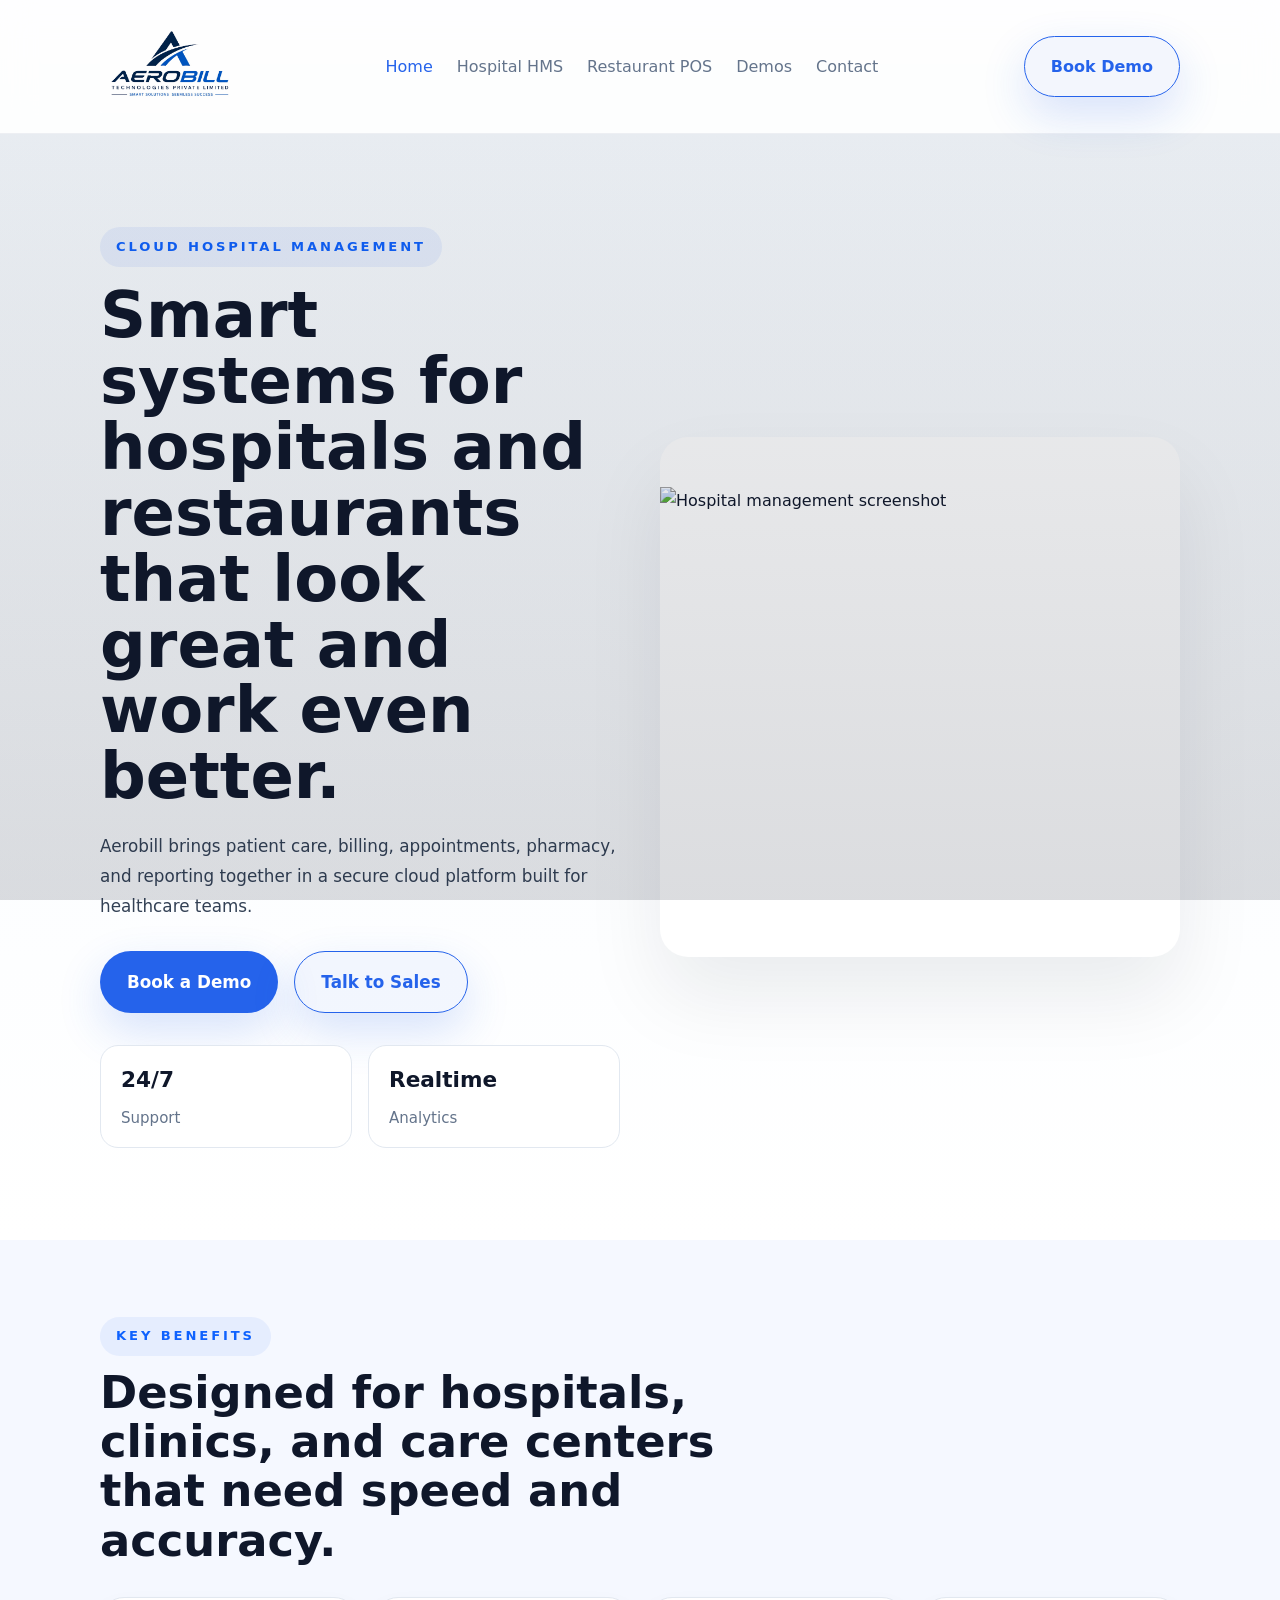
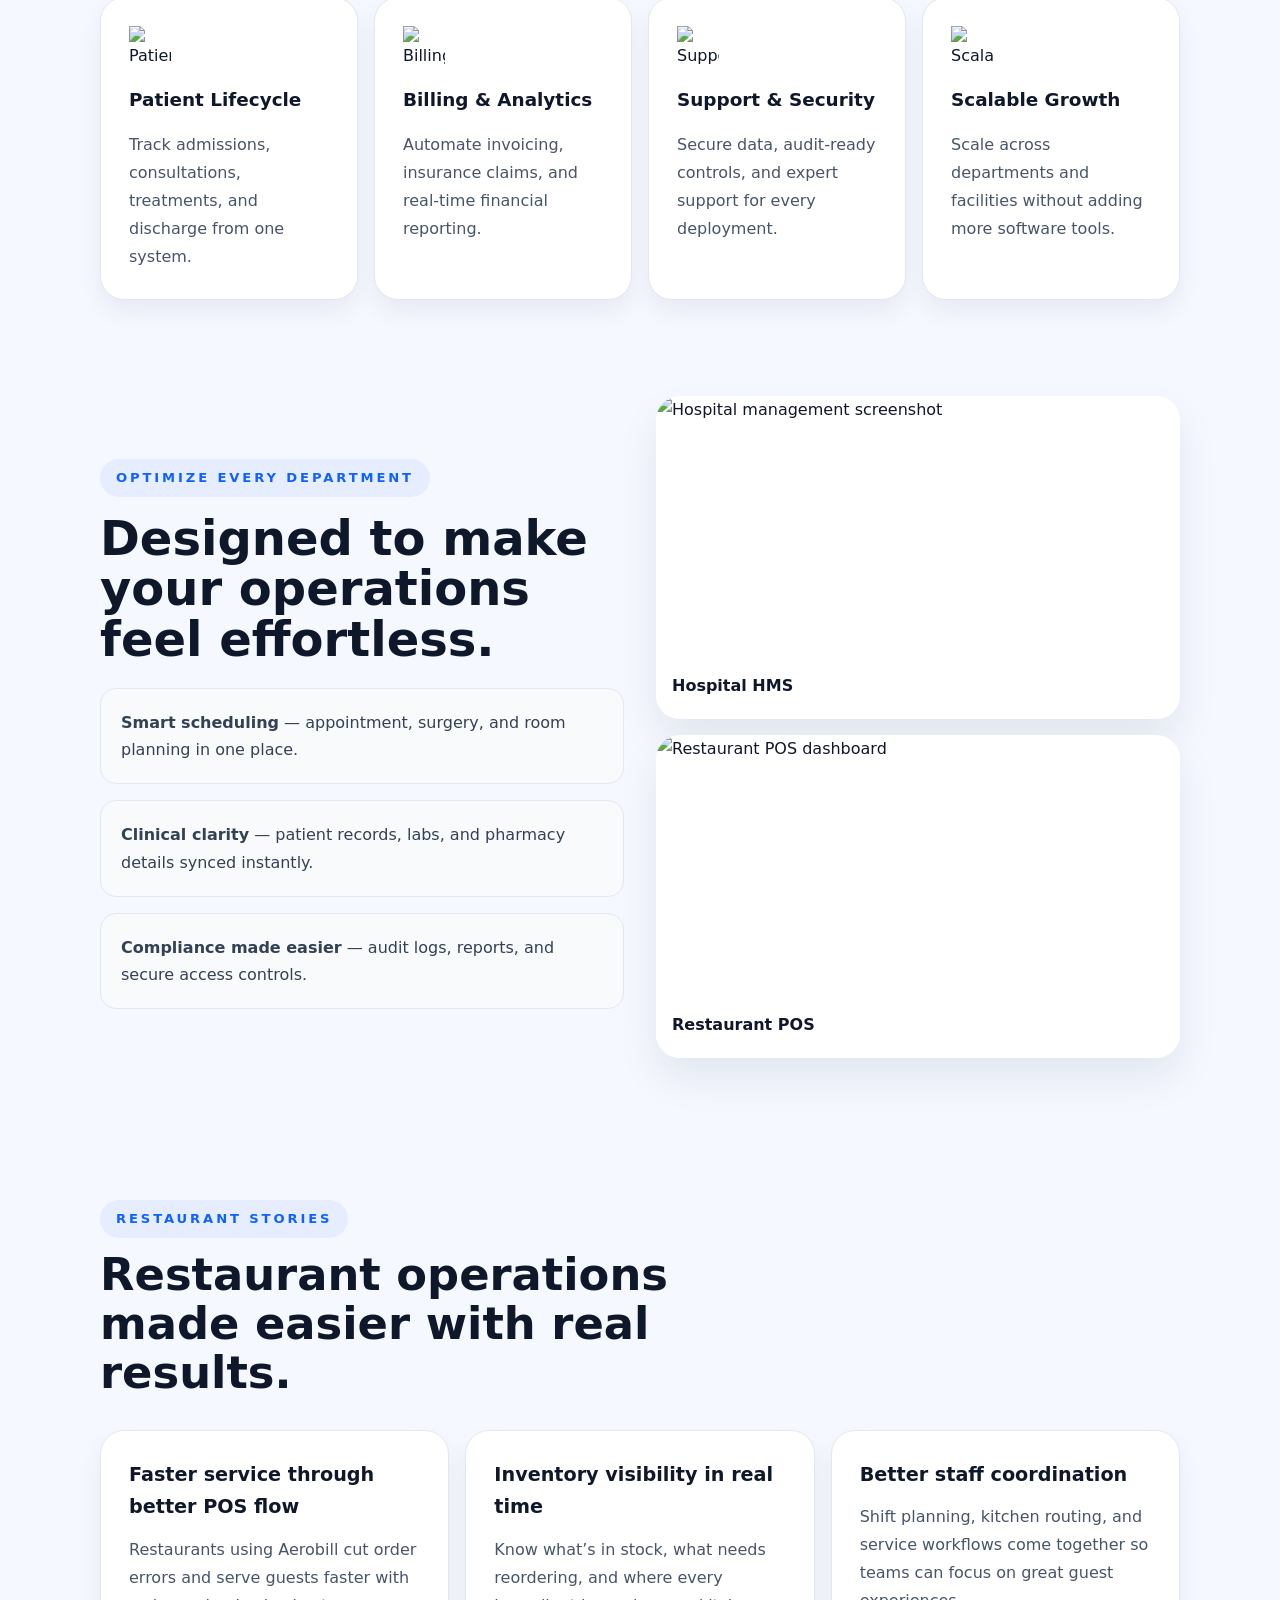
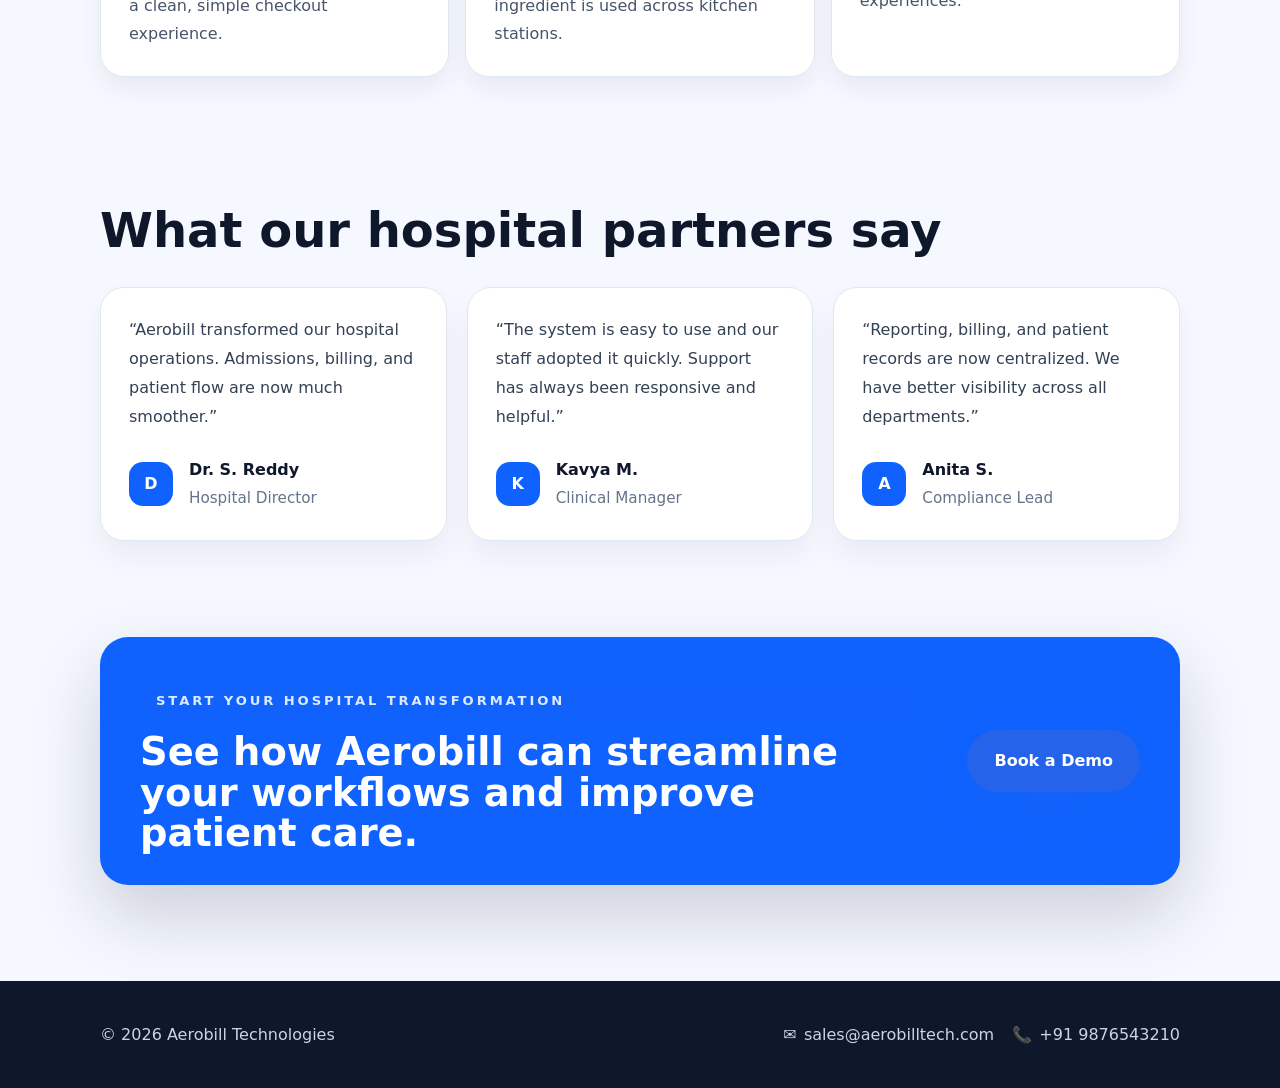
==== commit 005fdfdb: "Add email and phone icons and sync updated pages" ====
--- a/website/index.html
+++ b/website/index.html
@@ -36,7 +36,6 @@
             <a class="btn btn-outline" href="contact.html">Talk to Sales</a>
           </div>
           <div class="hero-pillars">
-            <div class="pillar"><strong>1500+</strong><span>Healthcare sites</span></div>
             <div class="pillar"><strong>24/7</strong><span>Support</span></div>
             <div class="pillar"><strong>Realtime</strong><span>Analytics</span></div>
           </div>
@@ -89,19 +88,37 @@
             <li><strong>Compliance made easier</strong> — audit logs, reports, and secure access controls.</li>
           </ul>
         </div>
-        <div class="split-visual">
-          <img src="images/Restaurant pos.png" alt="Restaurant POS dashboard">
+        <div class="split-images">
+          <div class="split-image">
+            <img src="images/HMS 2.jpg" alt="Hospital management screenshot">
+            <p>Hospital HMS</p>
+          </div>
+          <div class="split-image">
+            <img src="images/Restaurant pos.png" alt="Restaurant POS dashboard">
+            <p>Restaurant POS</p>
+          </div>
         </div>
       </div>
     </section>
 
-    <section class="trust-section container">
-      <p class="eyebrow">Trusted by healthcare leaders</p>
-      <div class="trust-grid">
-        <div class="trust-card"><strong>30k+</strong><span>Healthcare professionals</span></div>
-        <div class="trust-card"><strong>12+</strong><span>Years in delivery</span></div>
-        <div class="trust-card"><strong>99.9%</strong><span>Uptime reliability</span></div>
-        <div class="trust-card"><strong>1500+</strong><span>Hospitals onboarded</span></div>
+    <section class="restaurant-blog container">
+      <div class="overview-intro">
+        <p class="eyebrow">Restaurant stories</p>
+        <h2>Restaurant operations made easier with real results.</h2>
+      </div>
+      <div class="blog-grid">
+        <article class="blog-card">
+          <h3>Faster service through better POS flow</h3>
+          <p>Restaurants using Aerobill cut order errors and serve guests faster with a clean, simple checkout experience.</p>
+        </article>
+        <article class="blog-card">
+          <h3>Inventory visibility in real time</h3>
+          <p>Know what’s in stock, what needs reordering, and where every ingredient is used across kitchen stations.</p>
+        </article>
+        <article class="blog-card">
+          <h3>Better staff coordination</h3>
+          <p>Shift planning, kitchen routing, and service workflows come together so teams can focus on great guest experiences.</p>
+        </article>
       </div>
     </section>
 
@@ -137,7 +154,7 @@
   <footer class="site-footer">
     <div class="container">
       <p>&copy; 2026 Aerobill Technologies</p>
-      <div class="footer-links"><a class="footer-link" href="mailto:sales@aerobilltech.com">sales@aerobilltech.com</a><a class="footer-link" href="tel:+919876543210">+91 9876543210</a></div>
+      <div class="footer-links"><a class="footer-link icon-link icon-email" href="mailto:sales@aerobilltech.com">sales@aerobilltech.com</a><a class="footer-link icon-link icon-phone" href="tel:+919876543210">+91 9876543210</a></div>
     </div>
   </footer>
 
--- a/website/css/overrides.css
+++ b/website/css/overrides.css
@@ -12,21 +12,35 @@
 .site-footer .author-logo img{width:48px;height:48px}
 
 /* Homepage redesign styles */
+.hero-panel{border-radius:28px;overflow:hidden;box-shadow:0 40px 80px rgba(15,23,42,.08);background:#fff;min-height:420px;display:flex;align-items:center;justify-content:center}
+.hero-panel img{width:100%;height:100%;object-fit:cover;object-position:center center;display:block}
 .homepage-hero{background:linear-gradient(180deg, #f7fbff 0%, #ffffff 100%);padding:80px 0 60px}
-.homepage-hero .hero-grid{display:grid;grid-template-columns:1.05fr .95fr;gap:2.5rem;align-items:center}
+.homepage-hero .hero-grid{display:grid;grid-template-columns:1fr 1fr;gap:2.5rem;align-items:center}
 .homepage-hero .hero-copy .eyebrow{display:inline-flex;align-items:center;letter-spacing:.22em;text-transform:uppercase;font-size:.82rem;font-weight:700;color:#0f62fe;margin-bottom:1rem}
 .homepage-hero .hero-title{font-size:clamp(2.8rem,5vw,4.2rem);line-height:1.03;margin:0 0 1.3rem;color:#0f172a}
 .homepage-hero .hero-copy p{max-width:640px;font-size:1.05rem;line-height:1.8;color:#334155;margin-bottom:1.8rem}
 .homepage-hero .hero-actions{display:flex;flex-wrap:wrap;gap:1rem;margin-bottom:2rem}
-.homepage-hero .hero-panel{border-radius:28px;overflow:hidden;box-shadow:0 40px 80px rgba(15,23,42,.08);background:#fff;}
-.homepage-hero .hero-panel img{width:100%;display:block}
-.homepage-hero .hero-pillars{display:grid;grid-template-columns:repeat(3,minmax(0,1fr));gap:1rem}
+.homepage-hero .hero-panel{border-radius:28px;overflow:hidden;box-shadow:0 40px 80px rgba(15,23,42,.08);background:#fff;min-height:520px;display:flex;align-items:center;justify-content:center}
+.homepage-hero .hero-panel img{width:100%;height:100%;object-fit:cover;object-position:center center;display:block}
+.homepage-hero .hero-pillars{display:grid;grid-template-columns:repeat(2,minmax(0,1fr));gap:1rem}
+.split-images{display:grid;gap:1rem}
+.split-image{border-radius:24px;overflow:hidden;box-shadow:0 20px 40px rgba(15,23,42,.08);background:#fff;}
+.split-image img{width:100%;height:260px;object-fit:cover;object-position:center center;display:block}
+.split-image p{margin:0;padding:1rem 1rem 1.25rem;font-weight:700;color:#0f172a;background:#fff}
 .homepage-hero .pillar{background:#ffffff;border:1px solid #e2e8f0;padding:1rem 1.25rem;border-radius:18px}
 .homepage-hero .pillar strong{display:block;font-size:1.35rem;color:#0f172a;margin-bottom:.25rem}
 .homepage-hero .pillar span{color:#64748b;font-size:.94rem}
 
 .feature-overview{padding:4rem 0 2rem}
 .feature-overview .overview-intro{max-width:720px;margin-bottom:2rem}
+.restaurant-blog{padding:4rem 0}
+.restaurant-blog .overview-intro{max-width:720px;margin-bottom:2rem}
+.restaurant-blog .overview-intro .eyebrow{display:inline-flex;align-items:center;letter-spacing:.22em;text-transform:uppercase;font-size:.82rem;font-weight:700;color:#0f62fe;margin-bottom:.75rem}
+.restaurant-blog .overview-intro h2{font-size:clamp(2rem,4vw,2.8rem);line-height:1.1;color:#0f172a;margin:0}
+.blog-grid{display:grid;grid-template-columns:repeat(3,minmax(0,1fr));gap:1rem}
+.blog-card{background:#ffffff;border:1px solid #e2e8f0;border-radius:24px;padding:1.75rem;box-shadow:0 12px 24px rgba(15,23,42,.06)}
+.blog-card h3{font-size:1.2rem;color:#0f172a;margin:0 0 .75rem}
+.blog-card p{color:#475569;line-height:1.75;margin:0}
 .feature-overview .overview-intro .eyebrow{display:inline-flex;align-items:center;letter-spacing:.22em;text-transform:uppercase;font-size:.82rem;font-weight:700;color:#0f62fe;margin-bottom:.75rem}
 .feature-overview .overview-intro h2{font-size:clamp(2rem,4vw,2.8rem);line-height:1.1;color:#0f172a;margin:0}
 .feature-overview .overview-grid{display:grid;grid-template-columns:repeat(4,minmax(0,1fr));gap:1rem}
@@ -50,6 +64,10 @@
 .trust-card strong{font-size:1.6rem;color:#0f172a}
 .trust-card span{color:#64748b;font-size:.96rem}
 
+.icon-link{display:inline-flex;align-items:center;gap:.45rem;text-decoration:none;color:inherit;transition:color .2s ease}
+.icon-link.icon-email::before{content:'✉️';display:inline-flex;font-size:1rem}
+.icon-link.icon-phone::before{content:'📞';display:inline-flex;font-size:1rem}
+
 .section-testimonials{padding:4rem 0 2rem}
 .section-testimonials h2{font-size:clamp(2rem,4vw,3rem);line-height:1.05;color:#0f172a;margin-bottom:2rem}
 .testimonial-grid{display:grid;grid-template-columns:repeat(3,minmax(0,1fr));gap:1.25rem}
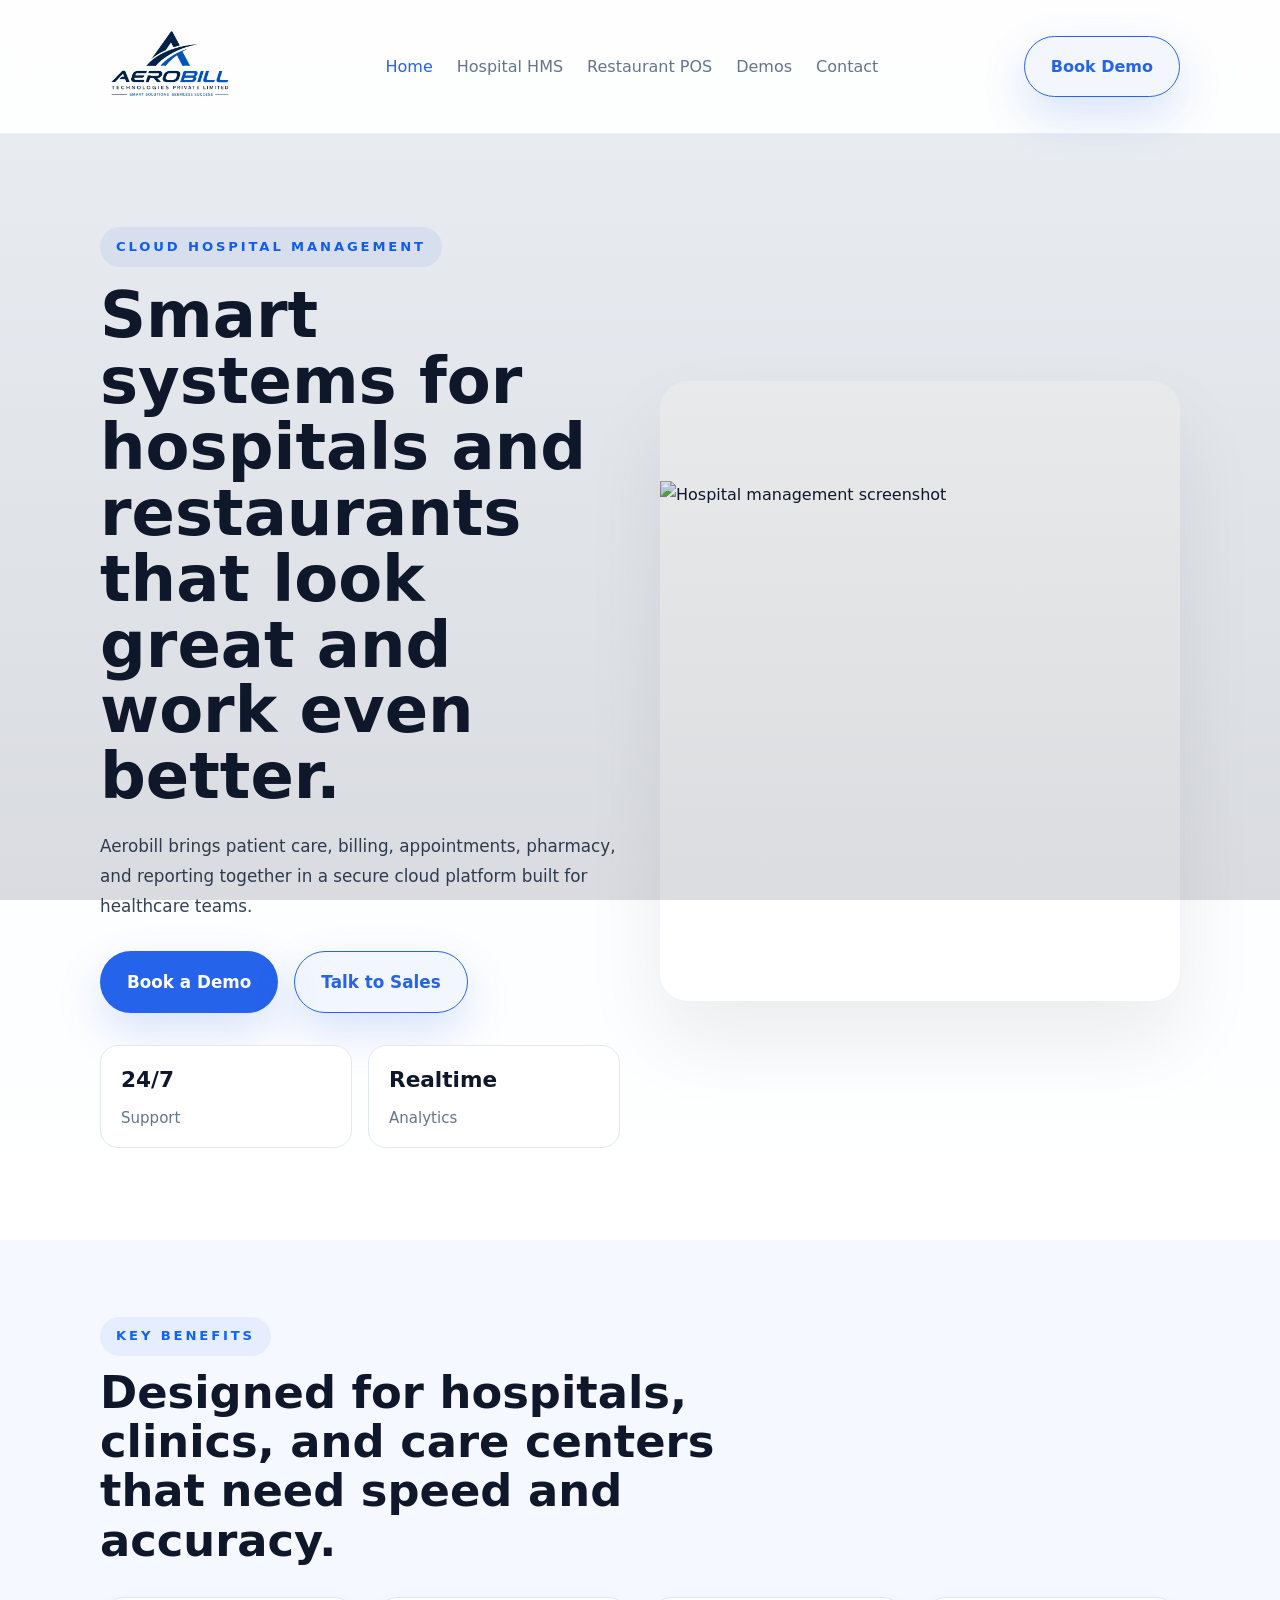
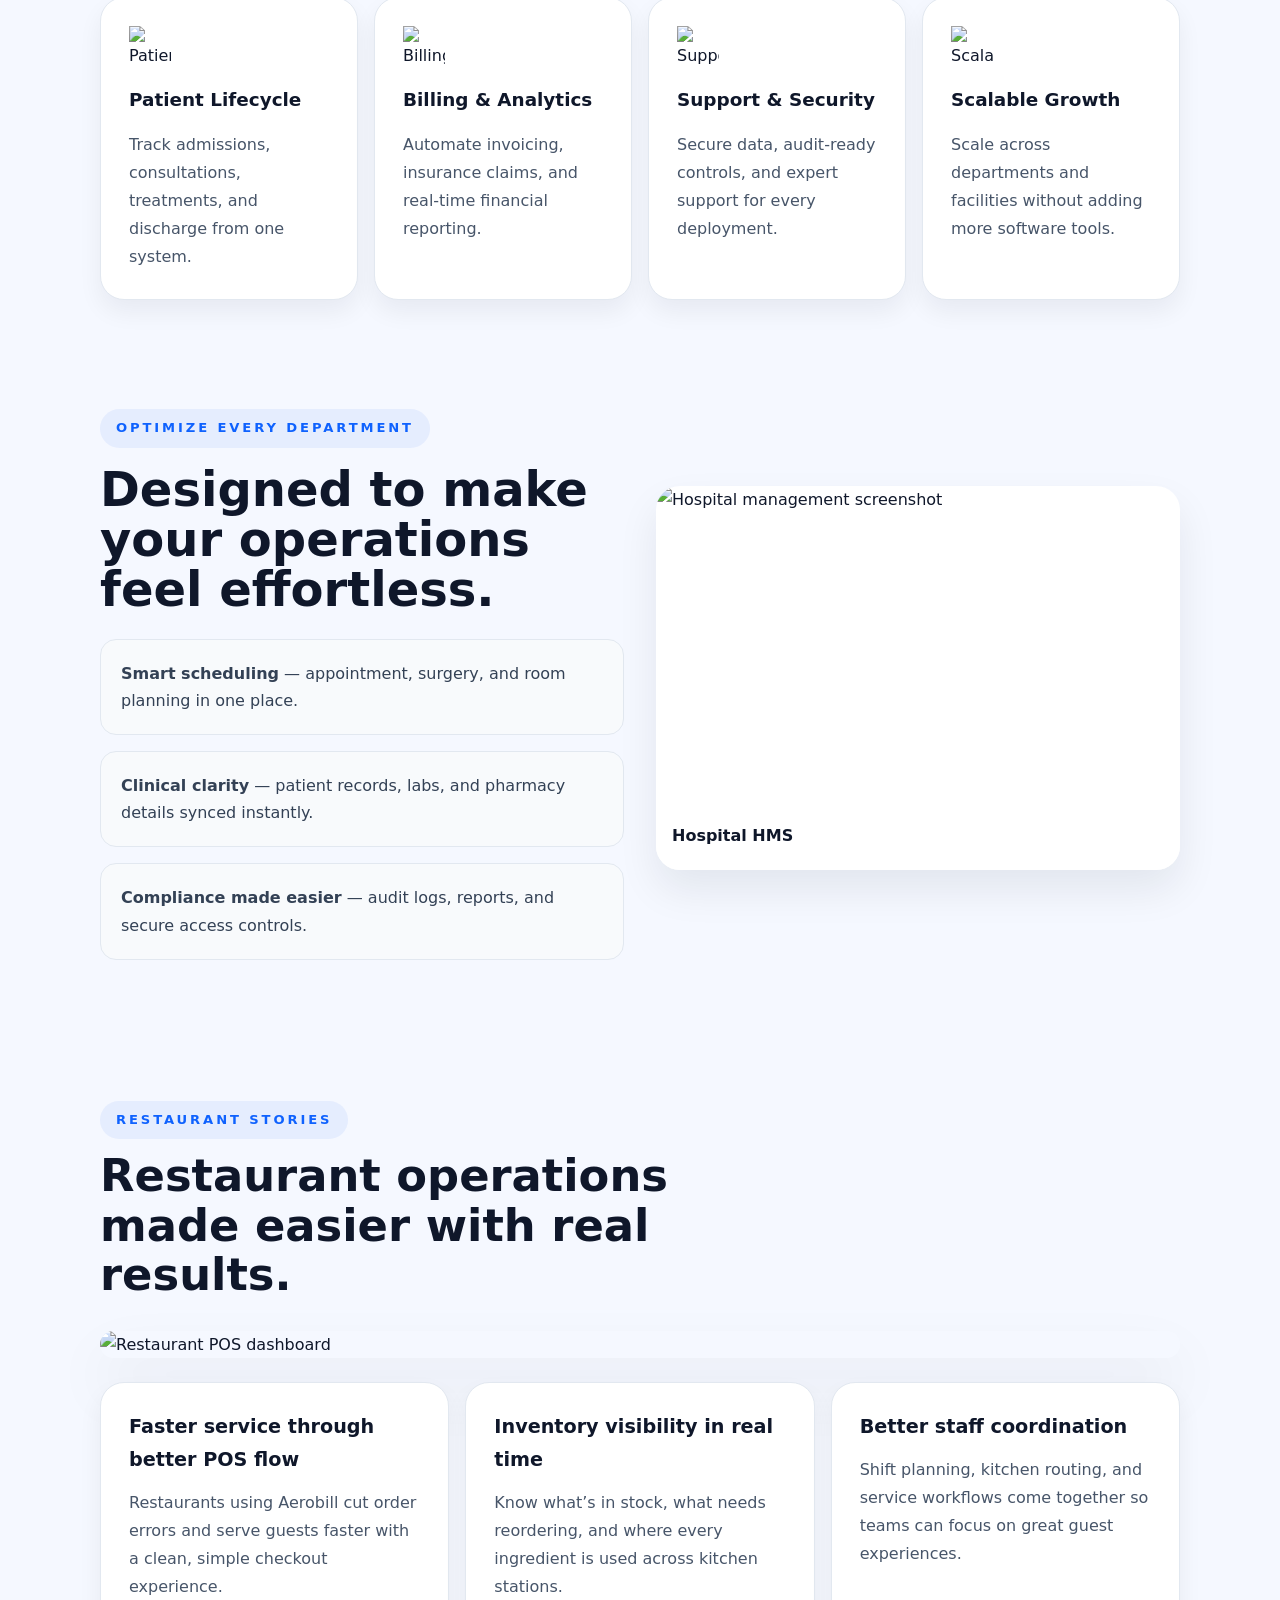
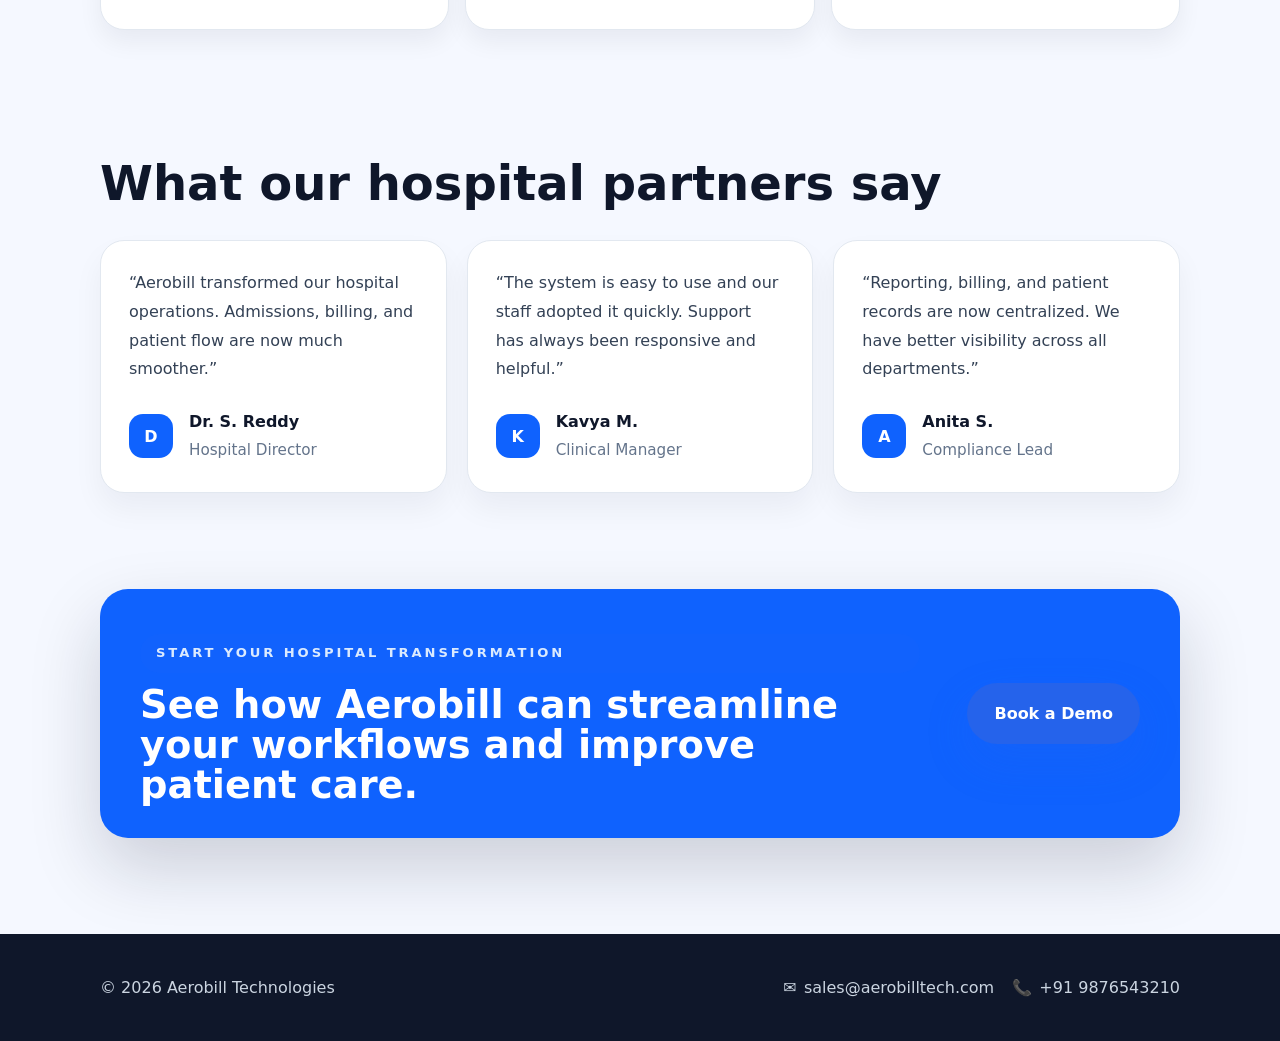
==== commit 6ab28c13: "Sync updated homepage layout and hospital page image styling" ====
--- a/website/index.html
+++ b/website/index.html
@@ -93,10 +93,6 @@
             <img src="images/HMS 2.jpg" alt="Hospital management screenshot">
             <p>Hospital HMS</p>
           </div>
-          <div class="split-image">
-            <img src="images/Restaurant pos.png" alt="Restaurant POS dashboard">
-            <p>Restaurant POS</p>
-          </div>
         </div>
       </div>
     </section>
@@ -105,6 +101,9 @@
       <div class="overview-intro">
         <p class="eyebrow">Restaurant stories</p>
         <h2>Restaurant operations made easier with real results.</h2>
+      </div>
+      <div class="blog-visual">
+        <img src="images/Restaurant pos.png" alt="Restaurant POS dashboard">
       </div>
       <div class="blog-grid">
         <article class="blog-card">
--- a/website/css/overrides.css
+++ b/website/css/overrides.css
@@ -20,13 +20,17 @@
 .homepage-hero .hero-title{font-size:clamp(2.8rem,5vw,4.2rem);line-height:1.03;margin:0 0 1.3rem;color:#0f172a}
 .homepage-hero .hero-copy p{max-width:640px;font-size:1.05rem;line-height:1.8;color:#334155;margin-bottom:1.8rem}
 .homepage-hero .hero-actions{display:flex;flex-wrap:wrap;gap:1rem;margin-bottom:2rem}
-.homepage-hero .hero-panel{border-radius:28px;overflow:hidden;box-shadow:0 40px 80px rgba(15,23,42,.08);background:#fff;min-height:520px;display:flex;align-items:center;justify-content:center}
-.homepage-hero .hero-panel img{width:100%;height:100%;object-fit:cover;object-position:center center;display:block}
+.homepage-hero .hero-panel{border-radius:28px;overflow:hidden;box-shadow:0 40px 80px rgba(15,23,42,.08);background:#fff;min-height:620px;display:flex;align-items:center;justify-content:center;margin-top:-12px}
+.homepage-hero .hero-panel img{width:100%;height:100%;object-fit:cover;object-position:center 40%;display:block}
 .homepage-hero .hero-pillars{display:grid;grid-template-columns:repeat(2,minmax(0,1fr));gap:1rem}
 .split-images{display:grid;gap:1rem}
 .split-image{border-radius:24px;overflow:hidden;box-shadow:0 20px 40px rgba(15,23,42,.08);background:#fff;}
-.split-image img{width:100%;height:260px;object-fit:cover;object-position:center center;display:block}
+.split-image img{width:100%;height:320px;object-fit:cover;object-position:center center;display:block}
 .split-image p{margin:0;padding:1rem 1rem 1.25rem;font-weight:700;color:#0f172a;background:#fff}
+.blog-visual{margin:2rem 0 1.5rem;border-radius:28px;overflow:hidden;box-shadow:0 30px 60px rgba(15,23,42,.08);}
+.blog-visual img{width:100%;display:block;object-fit:cover;object-position:center center;max-height:420px}
+.page-hospitals .hero-panel{max-width:540px;min-height:360px;overflow:hidden;margin:auto}
+.page-hospitals .hero-panel img{object-fit:contain;object-position:center center;display:block;min-height:320px}
 .homepage-hero .pillar{background:#ffffff;border:1px solid #e2e8f0;padding:1rem 1.25rem;border-radius:18px}
 .homepage-hero .pillar strong{display:block;font-size:1.35rem;color:#0f172a;margin-bottom:.25rem}
 .homepage-hero .pillar span{color:#64748b;font-size:.94rem}
